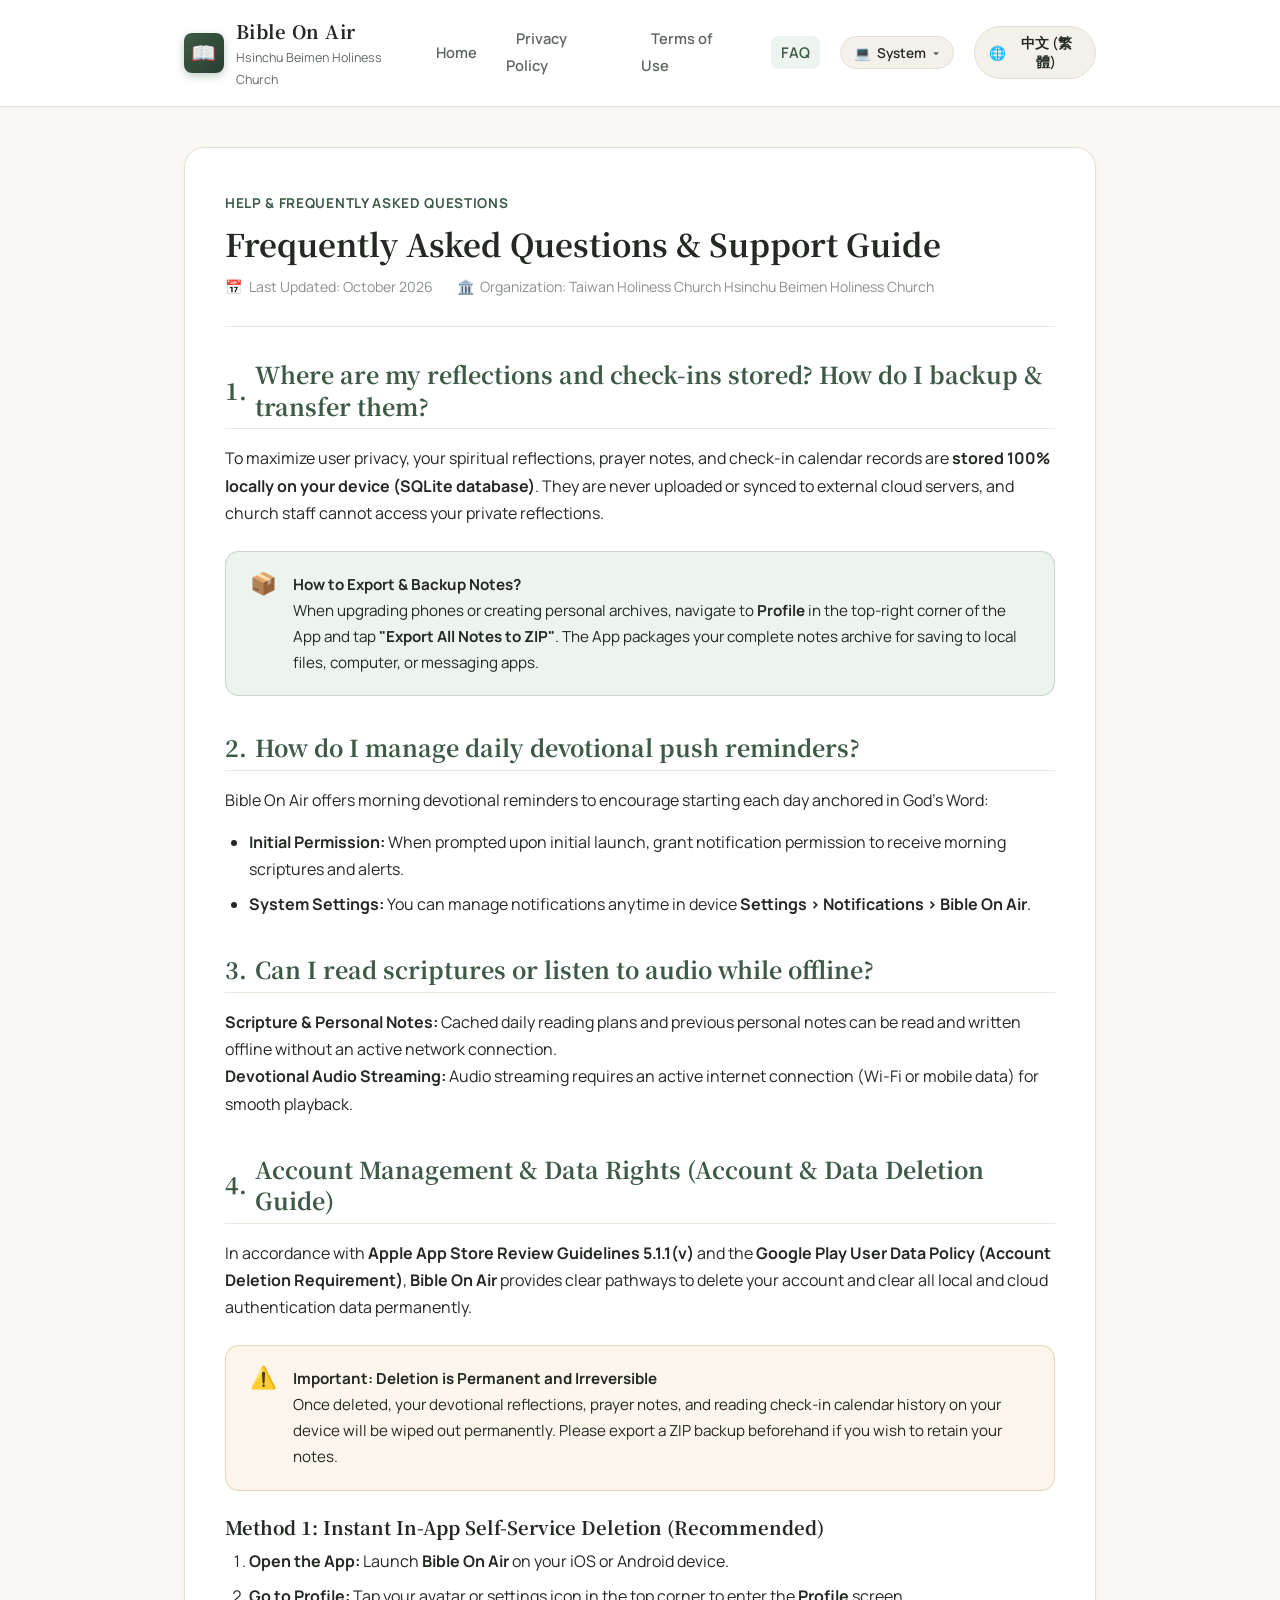
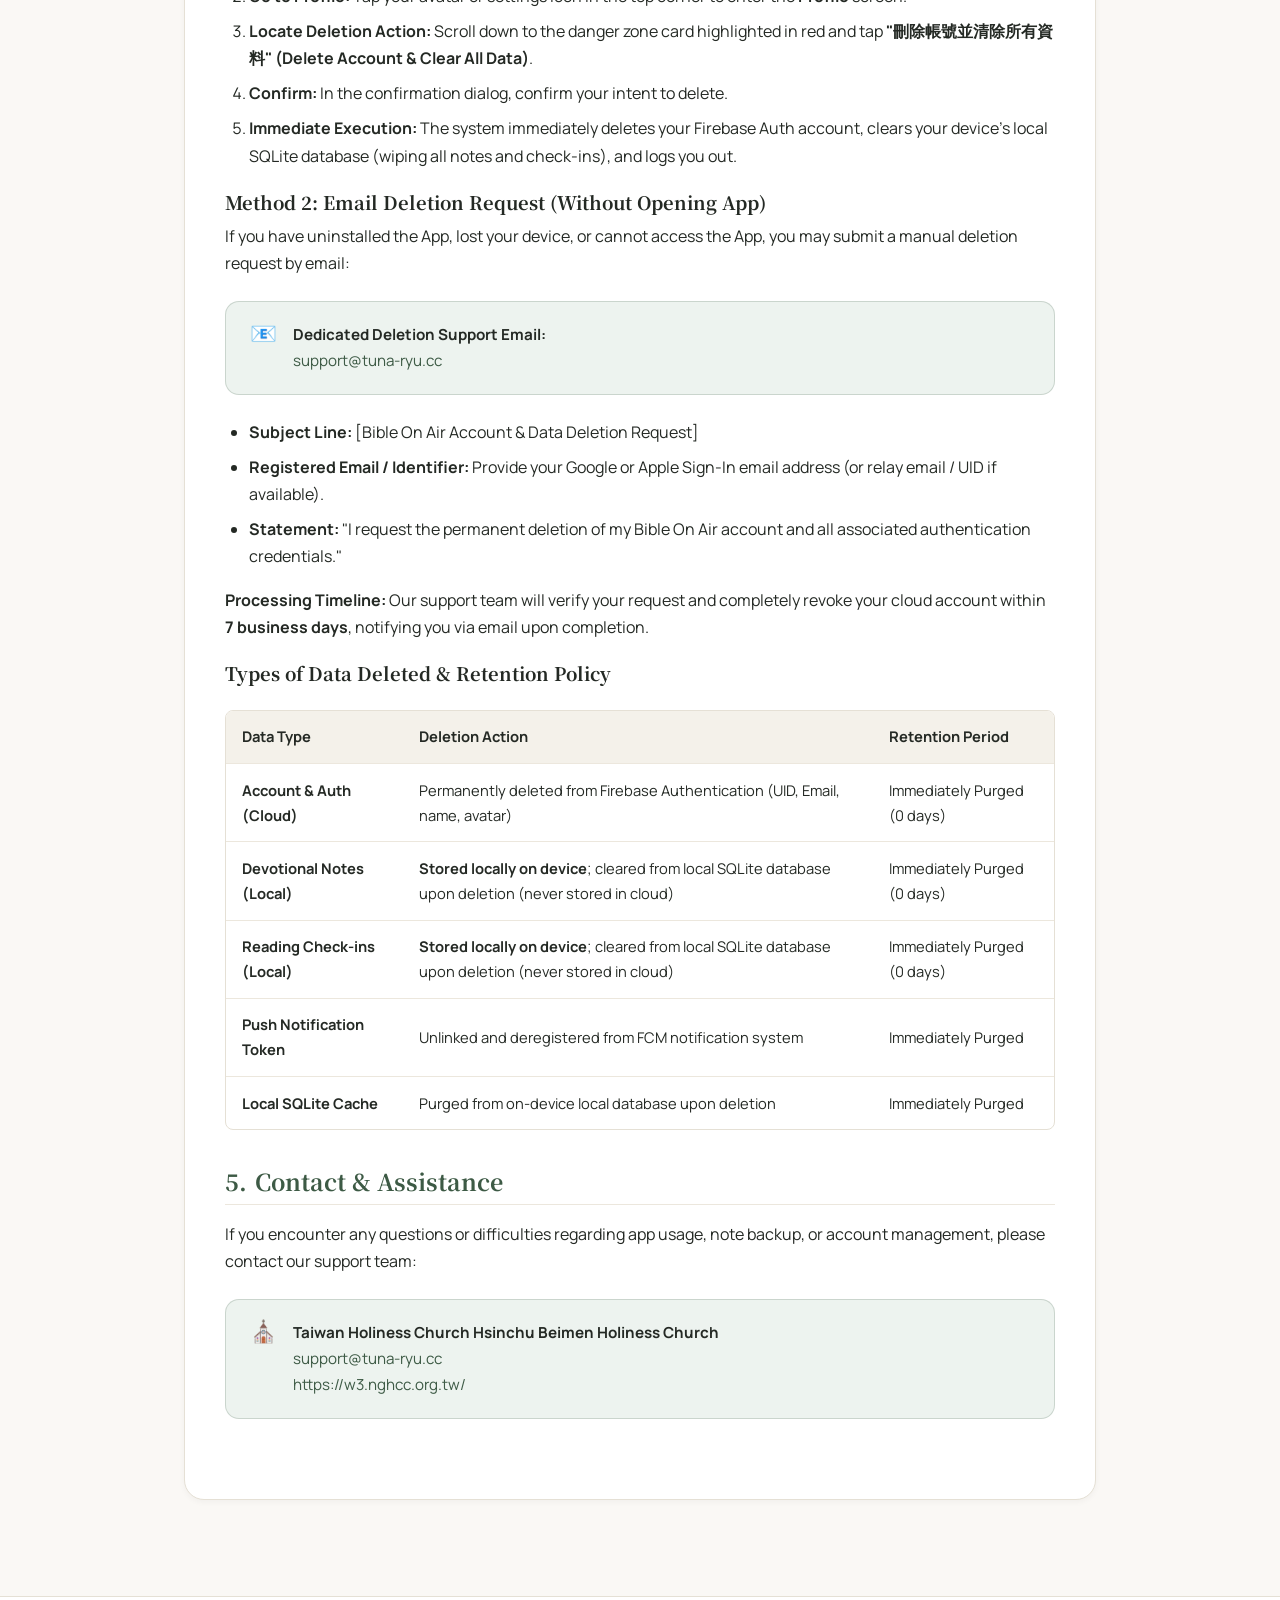
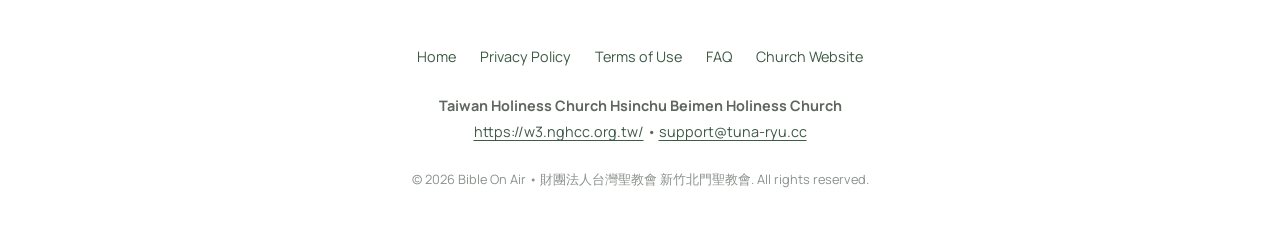
==== docs/faq.html @ 455444cc "feat: 將「刪除帳號指引」改版為「常見問題 (FAQ)」與使用支援指引 - 頂部導航與頁尾連結替換：移除「刪除帳號指引」，改為實用溫和的「常見問題」 - 新增 docs/faq.html：涵蓋筆記" ====
<!DOCTYPE html>
<html lang="zh-TW" data-lang="zh">
<head>
  <meta charset="UTF-8">
  <meta name="viewport" content="width=device-width, initial-scale=1.0">
  <title>常見問題 (FAQ) 與服務指引 - Bible On Air | 新竹北門聖教會</title>
  <meta name="description" content="Bible On Air 常見問題 (FAQ) 與使用服務指引：涵蓋靈修筆記備份移轉、每日讀經推播設定、離線閱讀、帳號管理及符合 Apple/Google 規範之個人資料刪除指引。新竹北門聖教會。">
  <link rel="preconnect" href="https://fonts.googleapis.com">
  <link rel="preconnect" href="https://fonts.gstatic.com" crossorigin>
  <link href="https://fonts.googleapis.com/css2?family=Manrope:wght@400;500;600;700&family=Noto+Serif+TC:wght@500;600;700;900&display=swap" rel="stylesheet">
  <script>
    (function() {
      var t = localStorage.getItem('boa_preferred_theme') || 'system';
      document.documentElement.setAttribute('data-theme', t);
    })();
  </script>
  <link rel="stylesheet" href="style.css?v=2610162302">
</head>
<body>

  <!-- Site Header -->
  <header class="site-header">
    <div class="header-container">
      <a href="index.html" class="brand-wrapper">
        <div class="brand-logo-icon">📖</div>
        <div class="brand-meta">
          <span class="brand-name">Bible On Air</span>
          <span class="brand-sub">
            <span class="lang-zh">新竹北門聖教會</span>
            <span class="lang-en">Hsinchu Beimen Holiness Church</span>
          </span>
        </div>
      </a>

      <nav>
        <ul class="nav-links">
          <li>
            <a href="index.html" class="nav-link">
              <span class="lang-zh">首頁</span>
              <span class="lang-en">Home</span>
            </a>
          </li>
          <li>
            <a href="privacy.html" class="nav-link">
              <span class="lang-zh">隱私權政策</span>
              <span class="lang-en">Privacy Policy</span>
            </a>
          </li>
          <li>
            <a href="terms.html" class="nav-link">
              <span class="lang-zh">服務條款</span>
              <span class="lang-en">Terms of Use</span>
            </a>
          </li>
          <li>
            <a href="faq.html" class="nav-link active">
              <span class="lang-zh">常見問題</span>
              <span class="lang-en">FAQ</span>
            </a>
          </li>
          <li class="theme-dropdown-container">
            <button type="button" class="theme-switch-btn" aria-haspopup="true" aria-expanded="false" title="外觀：跟隨系統 (點擊展開選單)">
              <span class="theme-icon">💻</span>
              <span class="theme-label-zh lang-zh">系統</span>
              <span class="theme-label-en lang-en">System</span>
              <span class="dropdown-arrow">▾</span>
            </button>
            <div class="theme-dropdown-menu" role="menu">
              <button type="button" class="theme-menu-item active" data-theme-value="system" role="menuitem">
                <span class="theme-menu-item-left">
                  <span class="menu-icon">💻</span>
                  <span class="menu-label">
                    <span class="lang-zh">跟隨系統</span>
                    <span class="lang-en">System Default</span>
                  </span>
                </span>
                <span class="menu-check">✓</span>
              </button>
              <button type="button" class="theme-menu-item" data-theme-value="light" role="menuitem">
                <span class="theme-menu-item-left">
                  <span class="menu-icon">☀️</span>
                  <span class="menu-label">
                    <span class="lang-zh">淺色模式</span>
                    <span class="lang-en">Light Mode</span>
                  </span>
                </span>
                <span class="menu-check">✓</span>
              </button>
              <button type="button" class="theme-menu-item" data-theme-value="dark" role="menuitem">
                <span class="theme-menu-item-left">
                  <span class="menu-icon">🌙</span>
                  <span class="menu-label">
                    <span class="lang-zh">深色模式</span>
                    <span class="lang-en">Dark Mode</span>
                  </span>
                </span>
                <span class="menu-check">✓</span>
              </button>
            </div>
          </li>
          <li>
            <button type="button" class="lang-switch-btn" aria-label="Toggle language">
              🌐 <span class="lang-label">EN / English</span>
            </button>
          </li>
        </ul>
      </nav>
    </div>
  </header>

  <!-- Main Container -->
  <main class="main-wrapper">
    <article class="doc-card">
      <div class="doc-header">
        <div class="doc-tag">
          <span class="lang-zh">使用支援與常見疑問</span>
          <span class="lang-en">Help &amp; Frequently Asked Questions</span>
        </div>
        <h1 class="doc-title">
          <span class="lang-zh">Bible On Air 常見問題 (FAQ) 與服務指引</span>
          <span class="lang-en">Frequently Asked Questions &amp; Support Guide</span>
        </h1>
        <div class="doc-meta">
          <span>📅 <span class="lang-zh">最後更新日期：2026 年 10 月</span><span class="lang-en">Last Updated: October 2026</span></span>
          <span>🏛️ <span class="lang-zh">主辦單位：財團法人台灣聖教會 新竹北門聖教會</span><span class="lang-en">Organization: Taiwan Holiness Church Hsinchu Beimen Holiness Church</span></span>
        </div>
      </div>

      <!-- Q1: Data Storage & Backup -->
      <section class="doc-section">
        <h2>
          <span>1.</span>
          <span class="lang-zh">我的靈修心得與打卡紀錄儲存在哪裡？換手機時如何備份移轉？</span>
          <span class="lang-en">Where are my reflections and check-ins stored? How do I backup &amp; transfer them?</span>
        </h2>
        <p>
          <span class="lang-zh">
            為了極大化保護會友與使用者的隱私，<strong>Bible On Air</strong> 的靈修心得筆記、禱告感言及每日打卡月曆紀錄，<strong>百分之百僅儲存於您個人的手機本機端（SQLite 安全資料庫）</strong>，絕不上傳或同步至任何外部雲端伺服器，教會亦無權檢視您的個人屬靈筆記。
          </span>
          <span class="lang-en">
            To maximize user privacy, your spiritual reflections, prayer notes, and check-in calendar records are <strong>stored 100% locally on your device (SQLite database)</strong>. They are never uploaded or synced to external cloud servers, and church staff cannot access your private reflections.
          </span>
        </p>

        <div class="callout callout-info">
          <div class="callout-icon">📦</div>
          <div>
            <strong>
              <span class="lang-zh">如何匯出備份筆記？</span>
              <span class="lang-en">How to Export &amp; Backup Notes?</span>
            </strong><br>
            <span class="lang-zh">
              若您預計更換新手機或希望自行備份歷年靈修筆記，請開啟 App 進入右上角<strong>「個人檔案」</strong>，點選<strong>「匯出全部心得為 ZIP 檔」</strong>。系統將為您打包完整的筆記檔案，您可直接儲存至手機檔案夾、傳送至電腦或以通訊軟體保存。
            </span>
            <span class="lang-en">
              When upgrading phones or creating personal archives, navigate to <strong>Profile</strong> in the top-right corner of the App and tap <strong>"Export All Notes to ZIP"</strong>. The App packages your complete notes archive for saving to local files, computer, or messaging apps.
            </span>
          </div>
        </div>
      </section>

      <!-- Q2: Push Notifications -->
      <section class="doc-section">
        <h2>
          <span>2.</span>
          <span class="lang-zh">如何開啟、關閉或調整每日晨更靈修推播提醒？</span>
          <span class="lang-en">How do I manage daily devotional push reminders?</span>
        </h2>
        <p>
          <span class="lang-zh">
            Bible On Air 提供每日晨更靈修提醒功能，陪伴您在晨光中以神的話語開始新的一天：
          </span>
          <span class="lang-en">
            Bible On Air offers morning devotional reminders to encourage starting each day anchored in God's Word:
          </span>
        </p>
        <ul>
          <li>
            <span class="lang-zh"><strong>首次使用授權：</strong>首次開啟 App 時系統會詢問是否允許發送通知，點選「允許」即可準時接收每日經文與晨更推播。</span>
            <span class="lang-en"><strong>Initial Permission:</strong> When prompted upon initial launch, grant notification permission to receive morning scriptures and alerts.</span>
          </li>
          <li>
            <span class="lang-zh"><strong>修改系統推播授權：</strong>您可隨時至手機系統<strong>「設定」&gt;「通知」&gt; 選擇「Bible On Air」</strong>開啟或關閉推播通知權限。</span>
            <span class="lang-en"><strong>System Settings:</strong> You can manage notifications anytime in device <strong>Settings &gt; Notifications &gt; Bible On Air</strong>.</span>
          </li>
        </ul>
      </section>

      <!-- Q3: Offline Reading & Audio -->
      <section class="doc-section">
        <h2>
          <span>3.</span>
          <span class="lang-zh">離線狀態下是否可以閱讀聖經或收聽靈修音訊？</span>
          <span class="lang-en">Can I read scriptures or listen to audio while offline?</span>
        </h2>
        <p>
          <span class="lang-zh">
            <strong>聖經經文與本機筆記：</strong>在無網路連線的環境下（如飛航模式、地下室），您已下載快取的今日經文進度與歷次本機靈修筆記均可正常瀏覽與書寫。<br>
            <strong>靈修廣播與語音導讀：</strong>串流廣播音訊需仰賴網路連線進行即時載入，建議在 Wi-Fi 或行動網路穩定的環境下收聽以獲得最佳流暢體驗。
          </span>
          <span class="lang-en">
            <strong>Scripture &amp; Personal Notes:</strong> Cached daily reading plans and previous personal notes can be read and written offline without an active network connection.<br>
            <strong>Devotional Audio Streaming:</strong> Audio streaming requires an active internet connection (Wi-Fi or mobile data) for smooth playback.
          </span>
        </p>
      </section>

      <!-- Q4: Account Management & Data Rights (Deletion Guidelines) -->
      <section class="doc-section" id="account-deletion">
        <h2>
          <span>4.</span>
          <span class="lang-zh">帳號管理與個人資料自主權（含帳號註銷與資料刪除指引）</span>
          <span class="lang-en">Account Management &amp; Data Rights (Account &amp; Data Deletion Guide)</span>
        </h2>
        <p>
          <span class="lang-zh">
            為保障您的個人資料自主權，並完全遵循 <strong>Apple App Store Review Guidelines 5.1.1(v)</strong> 與 <strong>Google Play 使用者資料政策（Account Deletion Requirement）</strong>，<strong>Bible On Air</strong> 提供完整透明的帳號與資料刪除管道。若您未來不再使用本服務，可隨時要求刪除雲端登入帳號及清除手機本機所有紀錄。
          </span>
          <span class="lang-en">
            In accordance with <strong>Apple App Store Review Guidelines 5.1.1(v)</strong> and the <strong>Google Play User Data Policy (Account Deletion Requirement)</strong>, <strong>Bible On Air</strong> provides clear pathways to delete your account and clear all local and cloud authentication data permanently.
          </span>
        </p>

        <div class="callout callout-warning">
          <div class="callout-icon">⚠️</div>
          <div>
            <strong>
              <span class="lang-zh">重要提醒：刪除操作不可逆</span>
              <span class="lang-en">Important: Deletion is Permanent and Irreversible</span>
            </strong><br>
            <span class="lang-zh">
              帳號刪除完成後，您存放在手機本機的靈修心得、感言、讀經打卡月曆紀錄皆會被永久抹除，無法復原。若您希望保留歷年靈修筆記，請於刪除前先至 App「個人檔案」點選<strong>「匯出全部心得為 ZIP 檔」</strong>下載備份。
            </span>
            <span class="lang-en">
              Once deleted, your devotional reflections, prayer notes, and reading check-in calendar history on your device will be wiped out permanently. Please export a ZIP backup beforehand if you wish to retain your notes.
            </span>
          </div>
        </div>

        <h3>
          <span class="lang-zh">途徑一：App 內即時自主刪除（推薦，立即生效）</span>
          <span class="lang-en">Method 1: Instant In-App Self-Service Deletion (Recommended)</span>
        </h3>
        <ol>
          <li>
            <span class="lang-zh"><strong>開啟 App：</strong>在您的 iOS 或 Android 裝置上啟動 <strong>Bible On Air</strong>。</span>
            <span class="lang-en"><strong>Open the App:</strong> Launch <strong>Bible On Air</strong> on your iOS or Android device.</span>
          </li>
          <li>
            <span class="lang-zh"><strong>前往個人檔案：</strong>點選畫面右上角的大頭貼或選單，進入<strong>「個人檔案 (Profile)」</strong>頁面。</span>
            <span class="lang-en"><strong>Go to Profile:</strong> Tap your avatar or settings icon in the top corner to enter the <strong>Profile</strong> screen.</span>
          </li>
          <li>
            <span class="lang-zh"><strong>找到刪除選項：</strong>向下滑動至頁面底部的危險操作區，點選紅色的<strong>「刪除帳號並清除所有資料」</strong>選項。</span>
            <span class="lang-en"><strong>Locate Deletion Action:</strong> Scroll down to the danger zone card highlighted in red and tap <strong>"刪除帳號並清除所有資料" (Delete Account &amp; Clear All Data)</strong>.</span>
          </li>
          <li>
            <span class="lang-zh"><strong>二次確認：</strong>在系統跳出的警告對話框中，點選確認刪除。</span>
            <span class="lang-en"><strong>Confirm:</strong> In the confirmation dialog, confirm your intent to delete.</span>
          </li>
          <li>
            <span class="lang-zh"><strong>即刻抹除：</strong>系統將自動連線 Firebase 伺服器註銷並刪除您的帳號認證憑證，同時清空手機本機 SQLite 資料庫（抹除所有個人筆記與打卡紀錄），隨後自動登出返回初始畫面。</span>
            <span class="lang-en"><strong>Immediate Execution:</strong> The system immediately deletes your Firebase Auth account, clears your device's local SQLite database (wiping all notes and check-ins), and logs you out.</span>
          </li>
        </ol>

        <h3>
          <span class="lang-zh">途徑二：透過電子郵件專人人工申請（免開 App）</span>
          <span class="lang-en">Method 2: Email Deletion Request (Without Opening App)</span>
        </h3>
        <p>
          <span class="lang-zh">
            若您已經解除安裝應用程式、更換新手機或無法開啟 App，您可透過官方客服信箱提出人工刪除申請：
          </span>
          <span class="lang-en">
            If you have uninstalled the App, lost your device, or cannot access the App, you may submit a manual deletion request by email:
          </span>
        </p>

        <div class="callout callout-info">
          <div class="callout-icon">📧</div>
          <div>
            <strong>
              <span class="lang-zh">專人刪除申請信箱：</span>
              <span class="lang-en">Dedicated Deletion Support Email:</span>
            </strong><br>
            <a href="mailto:support@tuna-ryu.cc?subject=%E3%80%90Bible%20On%20Air%20%E5%B8%B3%E8%99%9F%E8%88%87%E8%B3%87%E6%96%99%E5%88%AA%E9%99%A4%E7%94%B3%E8%AB%8B%E3%80%9F">support@tuna-ryu.cc</a>
          </div>
        </div>

        <ul>
          <li>
            <span class="lang-zh"><strong>信件主旨：</strong>【Bible On Air 帳號與個人資料刪除申請】</span>
            <span class="lang-en"><strong>Subject Line:</strong> [Bible On Air Account &amp; Data Deletion Request]</span>
          </li>
          <li>
            <span class="lang-zh"><strong>註冊信箱 / 身分識別：</strong>請提供您在 Google 或 Apple 登入時使用的電子郵件地址（若使用 Apple 隱藏信箱，請提供您的轉發代碼或使用者 UID）。</span>
            <span class="lang-en"><strong>Registered Email / Identifier:</strong> Provide your Google or Apple Sign-In email address (or relay email / UID if available).</span>
          </li>
          <li>
            <span class="lang-zh"><strong>申請說明：</strong>註明「本人申請永久刪除 Bible On Air 應用程式登入帳號與認證資訊」。</span>
            <span class="lang-en"><strong>Statement:</strong> "I request the permanent deletion of my Bible On Air account and all associated authentication credentials."</span>
          </li>
        </ul>
        <p>
          <span class="lang-zh">
            <strong>處理時程：</strong>我們將於收到信件後 <strong>7 個工作天內</strong> 完成身分核對與雲端 Firebase 帳號註銷抹除，並以電子郵件回覆確認信函。
          </span>
          <span class="lang-en">
            <strong>Processing Timeline:</strong> Our support team will verify your request and completely revoke your cloud account within <strong>7 business days</strong>, notifying you via email upon completion.
          </span>
        </p>

        <h3>
          <span class="lang-zh">資料刪除範圍與保留政策</span>
          <span class="lang-en">Types of Data Deleted &amp; Retention Policy</span>
        </h3>
        <div class="data-table-wrapper">
          <table class="data-table">
            <thead>
              <tr>
                <th><span class="lang-zh">資料類型</span><span class="lang-en">Data Type</span></th>
                <th><span class="lang-zh">刪除處理方式</span><span class="lang-en">Deletion Action</span></th>
                <th><span class="lang-zh">保留期限</span><span class="lang-en">Retention Period</span></th>
              </tr>
            </thead>
            <tbody>
              <tr>
                <td><strong><span class="lang-zh">雲端登入身分與認證資料</span><span class="lang-en">Account &amp; Auth (Cloud)</span></strong></td>
                <td>
                  <span class="lang-zh">自 Firebase Authentication 徹底註銷並抹除 UID、Email、暱稱及大頭貼</span>
                  <span class="lang-en">Permanently deleted from Firebase Authentication (UID, Email, name, avatar)</span>
                </td>
                <td><span class="lang-zh">即刻抹除，零保留</span><span class="lang-en">Immediately Purged (0 days)</span></td>
              </tr>
              <tr>
                <td><strong><span class="lang-zh">靈修心得與筆記</span><span class="lang-en">Devotional Notes (Local)</span></strong></td>
                <td>
                  <span class="lang-zh"><strong>純儲存於本機裝置</strong>；App 執行刪除時自手機 SQLite 資料庫完整抹除（雲端無儲存）</span>
                  <span class="lang-en"><strong>Stored locally on device</strong>; cleared from local SQLite database upon deletion (never stored in cloud)</span>
                </td>
                <td><span class="lang-zh">即刻抹除，零保留</span><span class="lang-en">Immediately Purged (0 days)</span></td>
              </tr>
              <tr>
                <td><strong><span class="lang-zh">讀經打卡歷程</span><span class="lang-en">Reading Check-ins (Local)</span></strong></td>
                <td>
                  <span class="lang-zh"><strong>純儲存於本機裝置</strong>；App 執行刪除時自手機 SQLite 資料庫完整抹除（雲端無儲存）</span>
                  <span class="lang-en"><strong>Stored locally on device</strong>; cleared from local SQLite database upon deletion (never stored in cloud)</span>
                </td>
                <td><span class="lang-zh">即刻抹除，零保留</span><span class="lang-en">Immediately Purged (0 days)</span></td>
              </tr>
              <tr>
                <td><strong><span class="lang-zh">推播通知代碼 (FCM)</span><span class="lang-en">Push Notification Token</span></strong></td>
                <td>
                  <span class="lang-zh">解除推播綁定並自系統註銷</span>
                  <span class="lang-en">Unlinked and deregistered from FCM notification system</span>
                </td>
                <td><span class="lang-zh">即刻抹除</span><span class="lang-en">Immediately Purged</span></td>
              </tr>
              <tr>
                <td><strong><span class="lang-zh">本機快取資料庫</span><span class="lang-en">Local SQLite Cache</span></strong></td>
                <td>
                  <span class="lang-zh">清空裝置內部儲存之文章、筆記與閱讀快取</span>
                  <span class="lang-en">Purged from on-device local database upon deletion</span>
                </td>
                <td><span class="lang-zh">即刻清空</span><span class="lang-en">Immediately Purged</span></td>
              </tr>
            </tbody>
          </table>
        </div>
      </section>

      <!-- Section 5: Contact -->
      <section class="doc-section">
        <h2>
          <span>5.</span>
          <span class="lang-zh">問題洽詢與技術支援</span>
          <span class="lang-en">Contact &amp; Assistance</span>
        </h2>
        <p>
          <span class="lang-zh">若您在日常使用、心得備份或帳號管理遭遇任何疑問或困難，歡迎隨時聯繫技術團隊：</span>
          <span class="lang-en">If you encounter any questions or difficulties regarding app usage, note backup, or account management, please contact our support team:</span>
        </p>
        <div class="callout callout-info">
          <div class="callout-icon">⛪</div>
          <div>
            <strong>
              <span class="lang-zh">財團法人台灣聖教會 新竹北門聖教會</span>
              <span class="lang-en">Taiwan Holiness Church Hsinchu Beimen Holiness Church</span>
            </strong><br>
            <span class="lang-zh">技術支援信箱：</span><a href="mailto:support@tuna-ryu.cc">support@tuna-ryu.cc</a><br>
            <span class="lang-zh">教會官方網站：</span><a href="https://w3.nghcc.org.tw/" target="_blank" rel="noopener noreferrer">https://w3.nghcc.org.tw/</a>
          </div>
        </div>
      </section>
    </article>
  </main>

  <!-- Site Footer -->
  <footer class="site-footer">
    <div class="footer-container">
      <nav class="footer-nav">
        <a href="index.html">
          <span class="lang-zh">首頁</span>
          <span class="lang-en">Home</span>
        </a>
        <a href="privacy.html">
          <span class="lang-zh">隱私權政策</span>
          <span class="lang-en">Privacy Policy</span>
        </a>
        <a href="terms.html">
          <span class="lang-zh">服務條款</span>
          <span class="lang-en">Terms of Use</span>
        </a>
        <a href="faq.html">
          <span class="lang-zh">常見問題</span>
          <span class="lang-en">FAQ</span>
        </a>
        <a href="https://w3.nghcc.org.tw/" target="_blank" rel="noopener noreferrer">
          <span class="lang-zh">教會官方網站</span>
          <span class="lang-en">Church Website</span>
        </a>
      </nav>

      <div class="footer-church-info">
        <strong>
          <span class="lang-zh">財團法人台灣聖教會 新竹北門聖教會</span>
          <span class="lang-en">Taiwan Holiness Church Hsinchu Beimen Holiness Church</span>
        </strong><br>
        <span class="lang-zh">官方網站：</span><a href="https://w3.nghcc.org.tw/" target="_blank" rel="noopener noreferrer">https://w3.nghcc.org.tw/</a> &bull;
        <span class="lang-zh">技術支援與問題諮詢：</span><a href="mailto:support@tuna-ryu.cc">support@tuna-ryu.cc</a>
      </div>

      <div class="footer-copy">
        &copy; 2026 Bible On Air &bull; 財團法人台灣聖教會 新竹北門聖教會. All rights reserved.
      </div>
    </div>
  </footer>

  <script src="script.js?v=2610162302"></script>
</body>
</html>
---- docs/style.css ----
:root, [data-theme="light"] {
  color-scheme: light;
  --font-serif: "Noto Serif TC", "Songti TC", "Source Han Serif TC", Georgia, serif;
  --font-sans: "Manrope", -apple-system, BlinkMacSystemFont, "Segoe UI", Roboto, "Helvetica Neue", Arial, sans-serif;

  --color-primary: #3d5a45;
  --color-primary-dark: #2a3f30;
  --color-primary-light: #52745d;
  --color-primary-subtle: #edf3ef;

  --color-accent: #c48a47;
  --color-accent-subtle: #fbf5ec;

  --bg-page: #faf8f5;
  --bg-card: #ffffff;
  --bg-card-subtle: #f4f1ea;
  --border-color: #e5e0d5;
  --border-light: #ece7dd;

  --text-main: #242924;
  --text-muted: #5e665f;
  --text-subtle: #8a928c;
  --text-on-primary: #ffffff;

  --color-danger: #c53929;
  --color-danger-subtle: #fdf2f0;

  --shadow-sm: 0 2px 6px rgba(0, 0, 0, 0.04);
  --shadow-md: 0 6px 18px rgba(61, 90, 69, 0.07);
  --shadow-lg: 0 12px 30px rgba(61, 90, 69, 0.12);

  --radius-sm: 8px;
  --radius-md: 14px;
  --radius-lg: 20px;
  --radius-full: 9999px;

  --container-width: 960px;
}

[data-theme="dark"] {
  color-scheme: dark;
  --bg-page: #151a17;
  --bg-card: #1f2621;
  --bg-card-subtle: #27302a;
  --border-color: #313c34;
  --border-light: #2c362f;

  --text-main: #edebe6;
  --text-muted: #b0b8b2;
  --text-subtle: #79827b;

  --color-primary: #5c8466;
  --color-primary-dark: #44664d;
  --color-primary-light: #7ca887;
  --color-primary-subtle: #243228;

  --color-accent: #dca05b;
  --color-accent-subtle: #34281a;

  --color-danger: #e25c4d;
  --color-danger-subtle: #361f1c;

  --shadow-sm: 0 2px 6px rgba(0, 0, 0, 0.3);
  --shadow-md: 0 6px 18px rgba(0, 0, 0, 0.4);
  --shadow-lg: 0 12px 30px rgba(0, 0, 0, 0.5);
}

@media (prefers-color-scheme: dark) {
  :root:not([data-theme="light"]) {
    color-scheme: dark;
    --bg-page: #151a17;
    --bg-card: #1f2621;
    --bg-card-subtle: #27302a;
    --border-color: #313c34;
    --border-light: #2c362f;

    --text-main: #edebe6;
    --text-muted: #b0b8b2;
    --text-subtle: #79827b;

    --color-primary: #5c8466;
    --color-primary-dark: #44664d;
    --color-primary-light: #7ca887;
    --color-primary-subtle: #243228;

    --color-accent: #dca05b;
    --color-accent-subtle: #34281a;

    --color-danger: #e25c4d;
    --color-danger-subtle: #361f1c;

    --shadow-sm: 0 2px 6px rgba(0, 0, 0, 0.3);
    --shadow-md: 0 6px 18px rgba(0, 0, 0, 0.4);
    --shadow-lg: 0 12px 30px rgba(0, 0, 0, 0.5);
  }
}

* {
  box-sizing: border-box;
  margin: 0;
  padding: 0;
}

html {
  font-size: 16px;
  scroll-behavior: smooth;
}

body {
  font-family: var(--font-sans);
  background-color: var(--bg-page);
  color: var(--text-main);
  line-height: 1.7;
  -webkit-font-smoothing: antialiased;
  min-height: 100vh;
  display: flex;
  flex-direction: column;
}

h1, h2, h3, h4, .brand-title, .serif-font {
  font-family: var(--font-serif);
  font-weight: 700;
  color: var(--text-main);
  line-height: 1.35;
}

a {
  color: var(--color-primary);
  text-decoration: none;
  transition: color 0.2s ease, opacity 0.2s ease;
}

a:hover {
  color: var(--color-primary-light);
}

/* ==================== Header & Navigation ==================== */
.site-header {
  background: var(--bg-card);
  border-bottom: 1px solid var(--border-color);
  position: sticky;
  top: 0;
  z-index: 100;
  box-shadow: var(--shadow-sm);
}

.header-container {
  max-width: var(--container-width);
  margin: 0 auto;
  padding: 1rem 1.5rem;
  display: flex;
  justify-content: space-between;
  align-items: center;
}

.brand-wrapper {
  display: flex;
  align-items: center;
  gap: 0.75rem;
  text-decoration: none;
  color: inherit;
}

.brand-logo-icon {
  width: 40px;
  height: 40px;
  border-radius: var(--radius-sm);
  background: linear-gradient(135deg, var(--color-primary), var(--color-primary-dark));
  display: flex;
  align-items: center;
  justify-content: center;
  color: #ffffff;
  font-size: 1.25rem;
  box-shadow: 0 3px 8px rgba(61, 90, 69, 0.3);
}

.brand-meta {
  display: flex;
  flex-direction: column;
}

.brand-name {
  font-family: var(--font-serif);
  font-size: 1.15rem;
  font-weight: 700;
  color: var(--text-main);
  letter-spacing: 0.02em;
}

.brand-sub {
  font-size: 0.78rem;
  color: var(--text-muted);
}

.nav-links {
  display: flex;
  align-items: center;
  gap: 1.25rem;
  list-style: none;
}

.nav-link {
  font-size: 0.92rem;
  font-weight: 600;
  color: var(--text-muted);
  padding: 0.4rem 0.6rem;
  border-radius: var(--radius-sm);
  transition: all 0.2s ease;
}

.nav-link:hover, .nav-link.active {
  color: var(--color-primary);
  background: var(--color-primary-subtle);
}

.lang-switch-btn,
.theme-switch-btn {
  display: inline-flex;
  align-items: center;
  gap: 0.35rem;
  background: var(--bg-card-subtle);
  border: 1px solid var(--border-color);
  color: var(--text-main);
  font-family: var(--font-sans);
  font-size: 0.85rem;
  font-weight: 600;
  padding: 0.4rem 0.85rem;
  border-radius: var(--radius-full);
  cursor: pointer;
  transition: all 0.2s ease;
  user-select: none;
}

.lang-switch-btn:hover,
.theme-switch-btn:hover {
  background: var(--color-primary-subtle);
  color: var(--color-primary);
  border-color: var(--color-primary);
}

/* ==================== Theme Dropdown Menu ==================== */
.theme-dropdown-container {
  position: relative;
  display: inline-flex;
}

.dropdown-arrow {
  font-size: 0.72rem;
  margin-left: 2px;
  opacity: 0.7;
  transition: transform 0.2s ease;
  display: inline-block;
}

.theme-dropdown-container.open .dropdown-arrow {
  transform: rotate(180deg);
}

.theme-dropdown-menu {
  position: absolute;
  top: calc(100% + 8px);
  right: 0;
  min-width: 175px;
  background: var(--bg-card);
  border: 1px solid var(--border-color);
  border-radius: var(--radius-md);
  box-shadow: var(--shadow-lg);
  padding: 6px;
  display: none;
  flex-direction: column;
  gap: 3px;
  z-index: 1000;
  transform-origin: top right;
  animation: dropdownFadeIn 0.18s cubic-bezier(0.16, 1, 0.3, 1);
}

@keyframes dropdownFadeIn {
  from {
    opacity: 0;
    transform: scale(0.95) translateY(-4px);
  }
  to {
    opacity: 1;
    transform: scale(1) translateY(0);
  }
}

.theme-dropdown-container.open .theme-dropdown-menu {
  display: flex;
}

.theme-menu-item {
  display: flex;
  align-items: center;
  justify-content: space-between;
  gap: 10px;
  width: 100%;
  padding: 8px 12px;
  background: transparent;
  border: none;
  border-radius: var(--radius-sm);
  font-family: var(--font-sans);
  font-size: 0.88rem;
  font-weight: 500;
  color: var(--text-main);
  text-align: left;
  cursor: pointer;
  transition: all 0.15s ease;
}

.theme-menu-item:hover {
  background: var(--bg-card-subtle);
  color: var(--color-primary);
}

.theme-menu-item.active {
  font-weight: 700;
  color: var(--color-primary);
  background: var(--color-primary-subtle);
}

.theme-menu-item-left {
  display: inline-flex;
  align-items: center;
  gap: 8px;
}

.theme-menu-item .menu-check {
  font-size: 0.85rem;
  color: var(--color-primary);
  font-weight: 700;
  opacity: 0;
}

.theme-menu-item.active .menu-check {
  opacity: 1;
}

/* ==================== Main Container ==================== */
.main-wrapper {
  flex: 1;
  max-width: var(--container-width);
  margin: 0 auto;
  width: 100%;
  padding: 2.5rem 1.5rem 4rem 1.5rem;
}

/* ==================== Hero Banner ==================== */
.hero-card {
  background: linear-gradient(135deg, var(--bg-card) 0%, var(--bg-card-subtle) 100%);
  border: 1px solid var(--border-color);
  border-radius: var(--radius-lg);
  padding: 3rem 2.5rem;
  margin-bottom: 2.5rem;
  box-shadow: var(--shadow-md);
  text-align: center;
  position: relative;
  overflow: hidden;
}

.hero-badge {
  display: inline-flex;
  align-items: center;
  gap: 0.4rem;
  background: var(--color-primary-subtle);
  color: var(--color-primary);
  font-size: 0.85rem;
  font-weight: 600;
  padding: 0.35rem 0.9rem;
  border-radius: var(--radius-full);
  margin-bottom: 1.25rem;
}

.hero-title {
  font-size: 2.25rem;
  margin-bottom: 0.75rem;
  letter-spacing: -0.01em;
}

.hero-subtitle {
  font-size: 1.1rem;
  color: var(--text-muted);
  max-width: 680px;
  margin: 0 auto 1.75rem auto;
}

.hero-actions {
  display: flex;
  justify-content: center;
  gap: 1rem;
  flex-wrap: wrap;
}

.btn {
  display: inline-flex;
  align-items: center;
  gap: 0.5rem;
  padding: 0.7rem 1.4rem;
  font-size: 0.95rem;
  font-weight: 600;
  border-radius: var(--radius-full);
  cursor: pointer;
  transition: all 0.25s ease;
  border: none;
}

.btn-primary {
  background: var(--color-primary);
  color: #ffffff;
  box-shadow: 0 4px 12px rgba(61, 90, 69, 0.25);
}

.btn-primary:hover {
  background: var(--color-primary-dark);
  color: #ffffff;
  transform: translateY(-1px);
}

.btn-outline {
  background: transparent;
  color: var(--text-main);
  border: 1px solid var(--border-color);
}

.btn-outline:hover {
  background: var(--bg-card-subtle);
  border-color: var(--text-muted);
  color: var(--text-main);
}

/* ==================== Content Cards & Articles ==================== */
.doc-card {
  background: var(--bg-card);
  border: 1px solid var(--border-color);
  border-radius: var(--radius-lg);
  padding: 2.75rem 2.5rem;
  box-shadow: var(--shadow-sm);
  margin-bottom: 2rem;
}

.doc-header {
  border-bottom: 1px solid var(--border-light);
  padding-bottom: 1.75rem;
  margin-bottom: 2rem;
}

.doc-tag {
  color: var(--color-primary);
  font-weight: 700;
  font-size: 0.85rem;
  letter-spacing: 0.05em;
  text-transform: uppercase;
  margin-bottom: 0.5rem;
}

.doc-title {
  font-size: 1.95rem;
  margin-bottom: 0.6rem;
}

.doc-meta {
  display: flex;
  gap: 1.5rem;
  font-size: 0.88rem;
  color: var(--text-subtle);
  flex-wrap: wrap;
}

.doc-meta span {
  display: inline-flex;
  align-items: center;
  gap: 0.35rem;
}

/* Section styling */
.doc-section {
  margin-bottom: 2.25rem;
}

.doc-section h2 {
  font-size: 1.45rem;
  margin-bottom: 1rem;
  padding-bottom: 0.4rem;
  border-bottom: 1px solid var(--border-light);
  color: var(--color-primary);
  display: flex;
  align-items: center;
  gap: 0.5rem;
}

.doc-section h3 {
  font-size: 1.15rem;
  margin: 1.25rem 0 0.5rem 0;
  color: var(--text-main);
}

.doc-section p {
  margin-bottom: 0.9rem;
  color: var(--text-main);
  font-size: 1rem;
}

.doc-section ul, .doc-section ol {
  margin-left: 1.5rem;
  margin-bottom: 1rem;
  color: var(--text-main);
}

.doc-section li {
  margin-bottom: 0.5rem;
}

/* Callout Box */
.callout {
  padding: 1.25rem 1.5rem;
  border-radius: var(--radius-md);
  margin: 1.5rem 0;
  font-size: 0.95rem;
  display: flex;
  gap: 1rem;
  align-items: flex-start;
}

.callout-info {
  background: var(--color-primary-subtle);
  border: 1px solid rgba(61, 90, 69, 0.2);
  color: var(--text-main);
}

.callout-warning {
  background: var(--color-accent-subtle);
  border: 1px solid rgba(196, 138, 71, 0.3);
  color: var(--text-main);
}

.callout-danger {
  background: var(--color-danger-subtle);
  border: 1px solid rgba(197, 57, 41, 0.25);
  color: var(--text-main);
}

.callout-icon {
  font-size: 1.35rem;
  line-height: 1;
}

/* Table styling */
.data-table-wrapper {
  overflow-x: auto;
  margin: 1.5rem 0;
  border-radius: var(--radius-sm);
  border: 1px solid var(--border-color);
}

.data-table {
  width: 100%;
  border-collapse: collapse;
  text-align: left;
  font-size: 0.92rem;
}

.data-table th, .data-table td {
  padding: 0.85rem 1rem;
  border-bottom: 1px solid var(--border-light);
}

.data-table th {
  background: var(--bg-card-subtle);
  font-weight: 700;
  color: var(--text-main);
}

.data-table tr:last-child td {
  border-bottom: none;
}

/* ==================== Grid for Portal ==================== */
.grid-cards {
  display: grid;
  grid-template-columns: repeat(auto-fit, minmax(280px, 1fr));
  gap: 1.5rem;
  margin: 2rem 0;
}

.card-item {
  background: var(--bg-card);
  border: 1px solid var(--border-color);
  border-radius: var(--radius-md);
  padding: 1.75rem;
  display: flex;
  flex-direction: column;
  justify-content: space-between;
  box-shadow: var(--shadow-sm);
  transition: transform 0.2s ease, box-shadow 0.2s ease, border-color 0.2s ease;
}

.card-item:hover {
  transform: translateY(-3px);
  box-shadow: var(--shadow-md);
  border-color: var(--color-primary-light);
}

.card-icon {
  width: 48px;
  height: 48px;
  border-radius: var(--radius-sm);
  background: var(--color-primary-subtle);
  color: var(--color-primary);
  display: flex;
  align-items: center;
  justify-content: center;
  font-size: 1.5rem;
  margin-bottom: 1.25rem;
}

.card-item h3 {
  font-size: 1.25rem;
  margin-bottom: 0.5rem;
}

.card-item p {
  color: var(--text-muted);
  font-size: 0.92rem;
  line-height: 1.6;
  margin-bottom: 1.25rem;
}

.card-link {
  font-weight: 700;
  font-size: 0.92rem;
  display: inline-flex;
  align-items: center;
  gap: 0.35rem;
}

/* ==================== Footer ==================== */
.site-footer {
  background: var(--bg-card);
  border-top: 1px solid var(--border-color);
  padding: 3rem 1.5rem;
  margin-top: auto;
}

.footer-container {
  max-width: var(--container-width);
  margin: 0 auto;
  display: flex;
  flex-direction: column;
  gap: 1.5rem;
  text-align: center;
}

.footer-nav {
  display: flex;
  justify-content: center;
  gap: 1.5rem;
  flex-wrap: wrap;
  font-size: 0.9rem;
}

.footer-church-info {
  font-size: 0.9rem;
  color: var(--text-muted);
  line-height: 1.8;
}

.footer-church-info a {
  text-decoration: underline;
  text-underline-offset: 3px;
}

.footer-copy {
  font-size: 0.8rem;
  color: var(--text-subtle);
}

/* ==================== Language Toggle Mechanism ==================== */
[data-lang="en"] .lang-zh {
  display: none !important;
}

[data-lang="zh"] .lang-en {
  display: none !important;
}

/* ==================== Responsive ==================== */
@media (max-width: 768px) {
  .header-container {
    flex-direction: column;
    gap: 1rem;
    align-items: stretch;
  }

  .nav-links {
    justify-content: center;
    flex-wrap: wrap;
    gap: 0.75rem;
  }

  .hero-card {
    padding: 2.25rem 1.5rem;
  }

  .hero-title {
    font-size: 1.85rem;
  }

  .doc-card {
    padding: 1.75rem 1.25rem;
  }

  .doc-title {
    font-size: 1.6rem;
  }
}
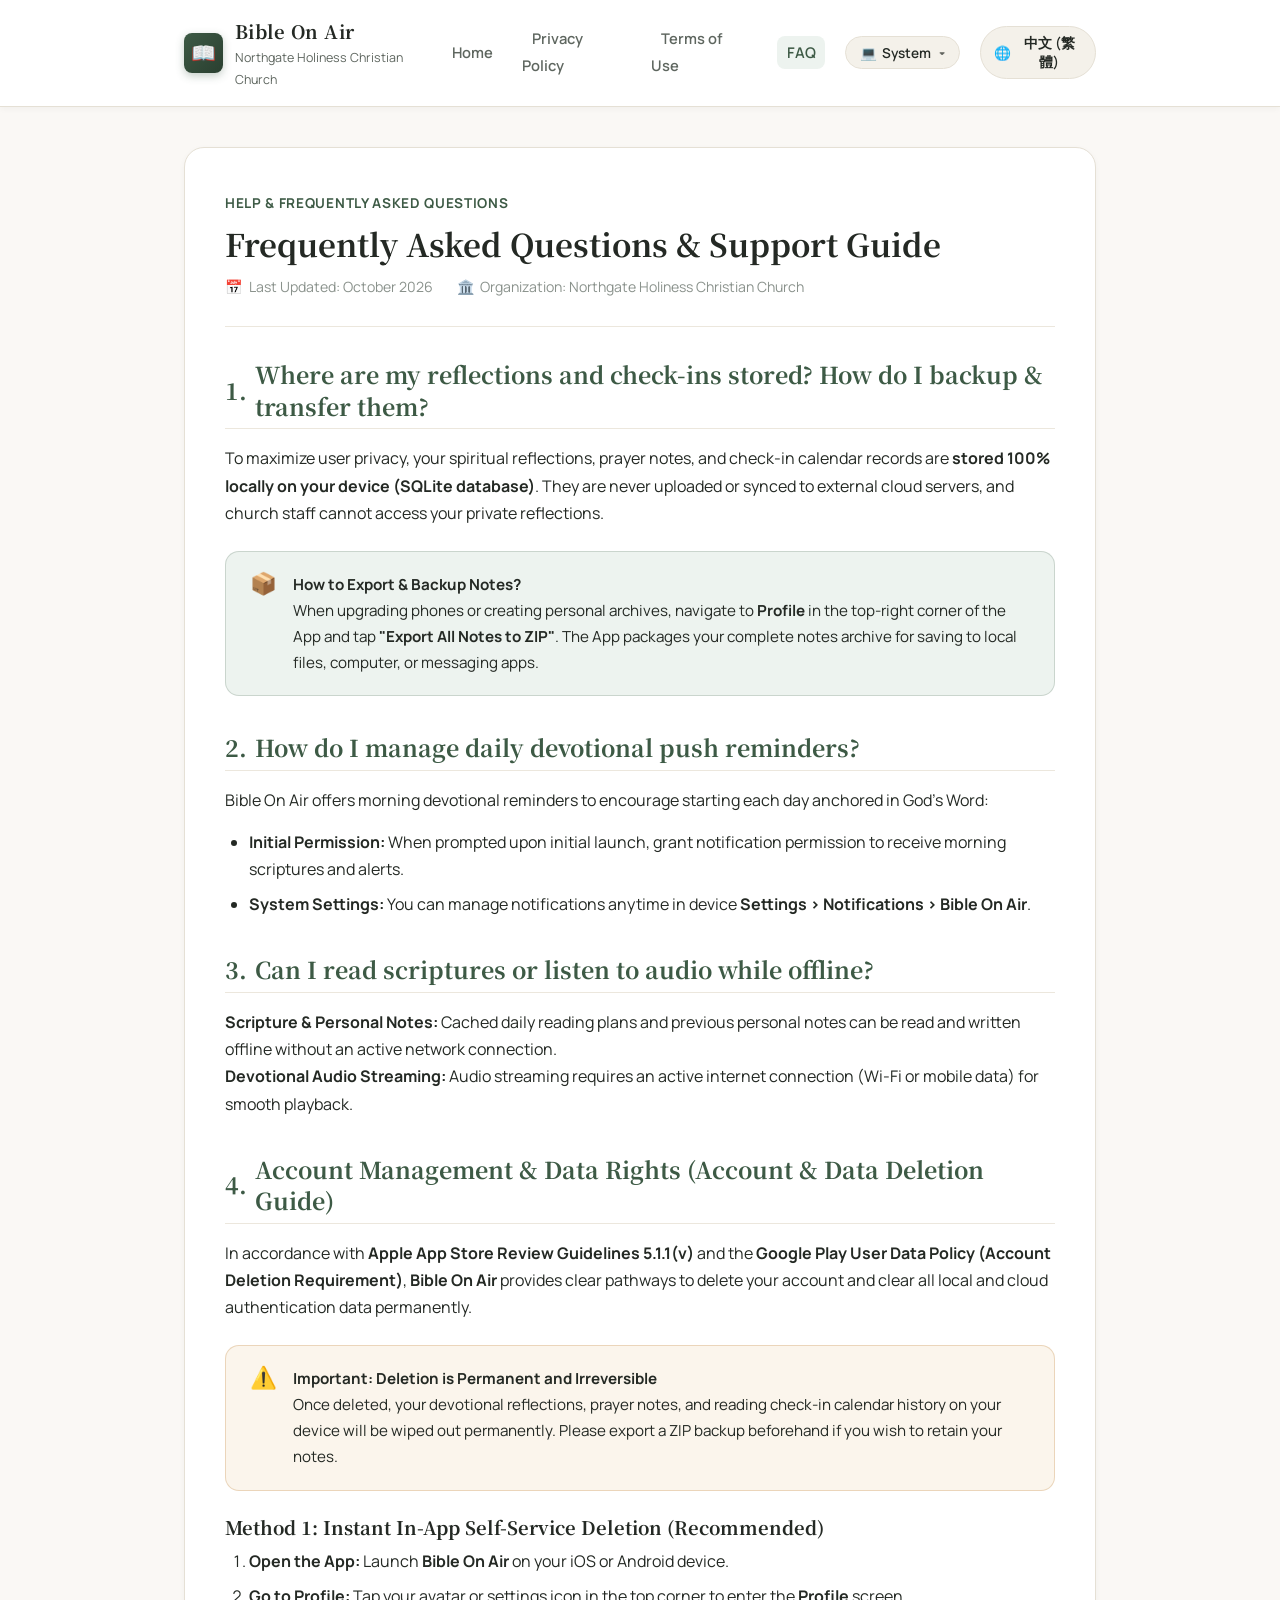
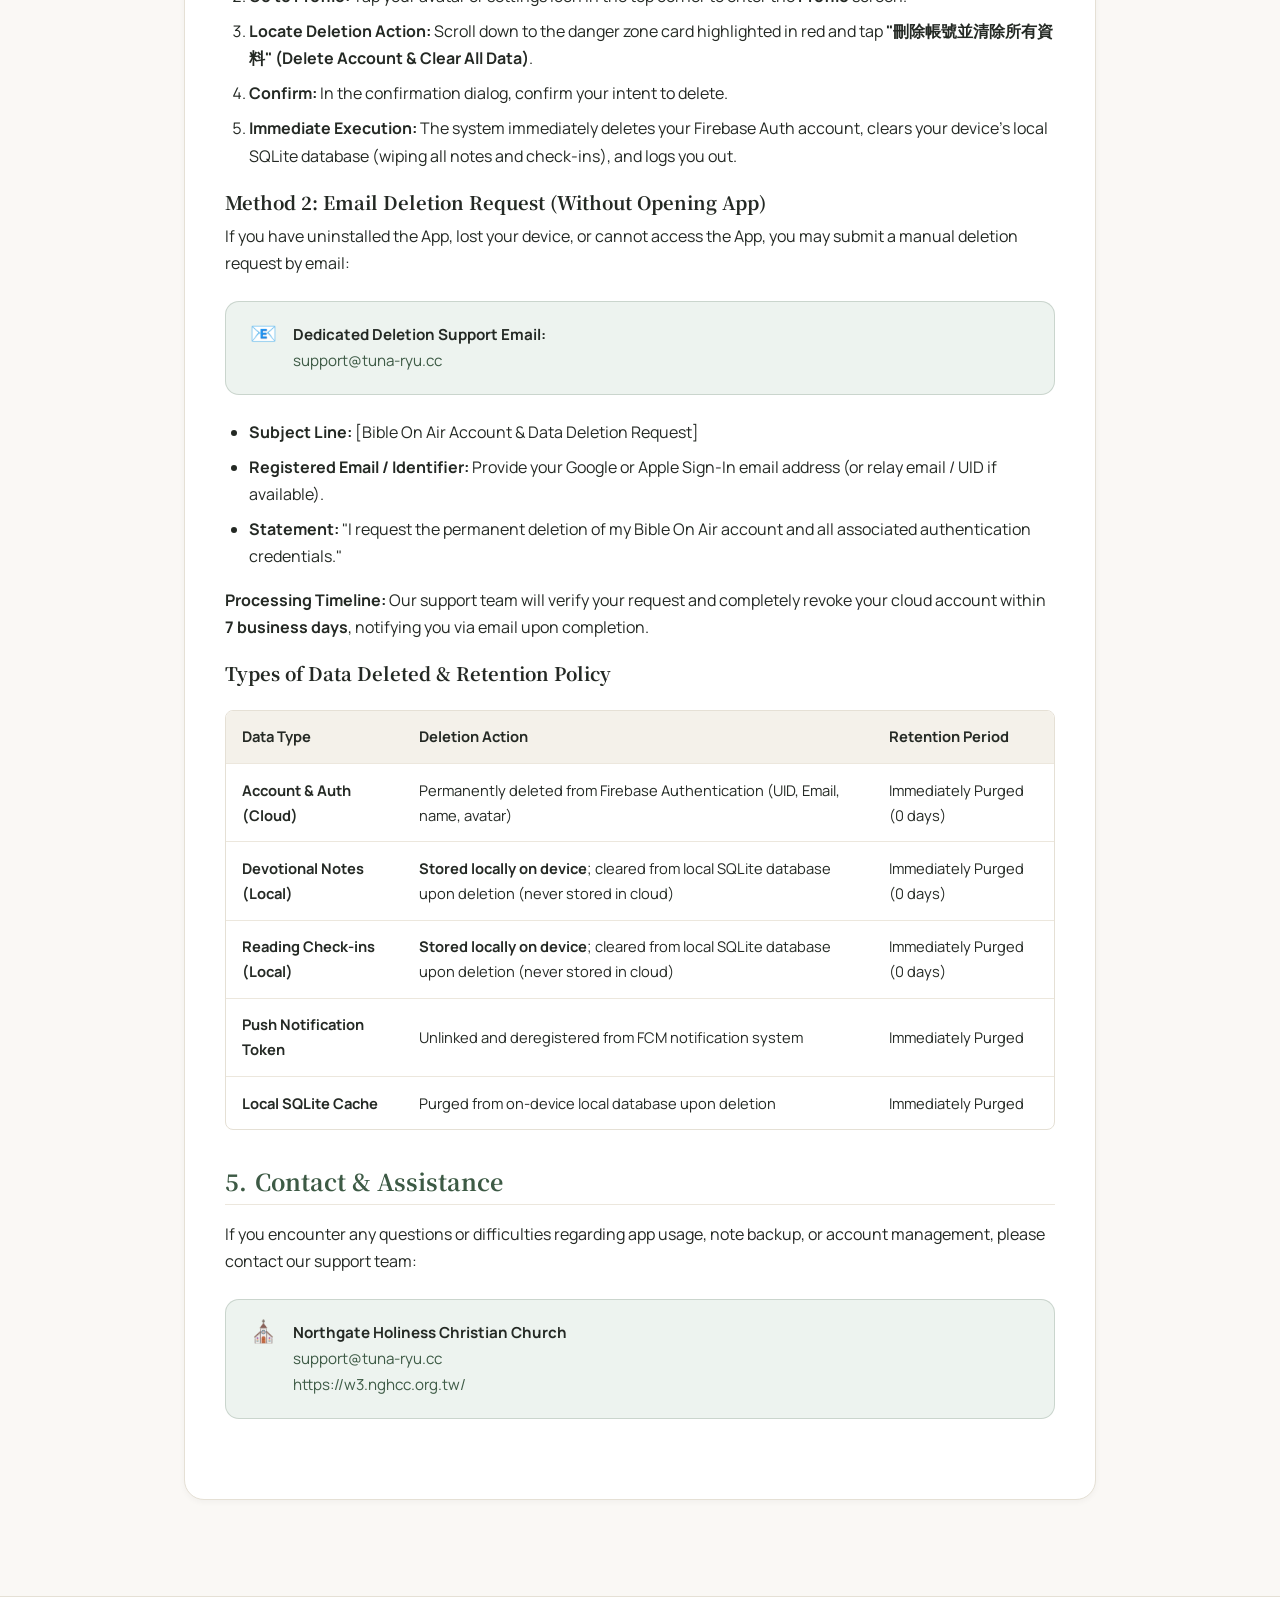
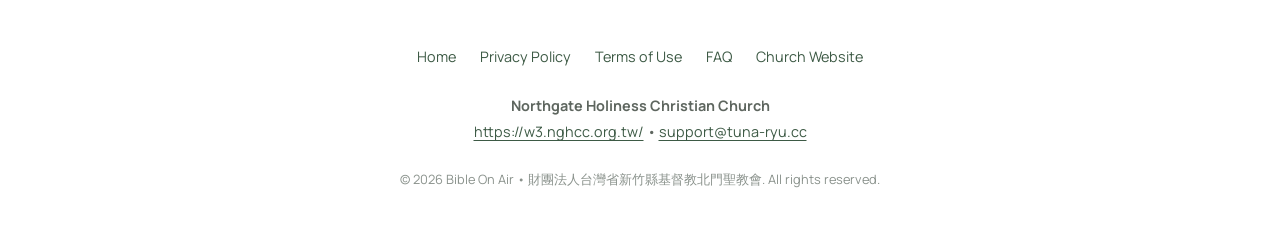
==== commit 19a5716f: "feat(legal): 更新教會官方全名與英文名稱並完善專案配置 - 統一法規條款與入口頁之法人全名為「財團法人台灣省新竹縣基督教北門聖教會」 - 統一英文官方名稱為「Northgate Holin" ====
--- a/docs/faq.html
+++ b/docs/faq.html
@@ -14,7 +14,7 @@
       document.documentElement.setAttribute('data-theme', t);
     })();
   </script>
-  <link rel="stylesheet" href="style.css?v=2610162302">
+  <link rel="stylesheet" href="style.css?v=2610241001">
 </head>
 <body>
 
@@ -27,7 +27,7 @@
           <span class="brand-name">Bible On Air</span>
           <span class="brand-sub">
             <span class="lang-zh">新竹北門聖教會</span>
-            <span class="lang-en">Hsinchu Beimen Holiness Church</span>
+            <span class="lang-en">Northgate Holiness Christian Church</span>
           </span>
         </div>
       </a>
@@ -122,7 +122,7 @@
         </h1>
         <div class="doc-meta">
           <span>📅 <span class="lang-zh">最後更新日期：2026 年 10 月</span><span class="lang-en">Last Updated: October 2026</span></span>
-          <span>🏛️ <span class="lang-zh">主辦單位：財團法人台灣聖教會 新竹北門聖教會</span><span class="lang-en">Organization: Taiwan Holiness Church Hsinchu Beimen Holiness Church</span></span>
+          <span>🏛️ <span class="lang-zh">主辦單位：財團法人台灣省新竹縣基督教北門聖教會</span><span class="lang-en">Organization: Northgate Holiness Christian Church</span></span>
         </div>
       </div>
 
@@ -385,8 +385,8 @@
           <div class="callout-icon">⛪</div>
           <div>
             <strong>
-              <span class="lang-zh">財團法人台灣聖教會 新竹北門聖教會</span>
-              <span class="lang-en">Taiwan Holiness Church Hsinchu Beimen Holiness Church</span>
+              <span class="lang-zh">財團法人台灣省新竹縣基督教北門聖教會</span>
+              <span class="lang-en">Northgate Holiness Christian Church</span>
             </strong><br>
             <span class="lang-zh">技術支援信箱：</span><a href="mailto:support@tuna-ryu.cc">support@tuna-ryu.cc</a><br>
             <span class="lang-zh">教會官方網站：</span><a href="https://w3.nghcc.org.tw/" target="_blank" rel="noopener noreferrer">https://w3.nghcc.org.tw/</a>
@@ -424,19 +424,19 @@
 
       <div class="footer-church-info">
         <strong>
-          <span class="lang-zh">財團法人台灣聖教會 新竹北門聖教會</span>
-          <span class="lang-en">Taiwan Holiness Church Hsinchu Beimen Holiness Church</span>
+          <span class="lang-zh">財團法人台灣省新竹縣基督教北門聖教會</span>
+          <span class="lang-en">Northgate Holiness Christian Church</span>
         </strong><br>
         <span class="lang-zh">官方網站：</span><a href="https://w3.nghcc.org.tw/" target="_blank" rel="noopener noreferrer">https://w3.nghcc.org.tw/</a> &bull;
         <span class="lang-zh">技術支援與問題諮詢：</span><a href="mailto:support@tuna-ryu.cc">support@tuna-ryu.cc</a>
       </div>
 
       <div class="footer-copy">
-        &copy; 2026 Bible On Air &bull; 財團法人台灣聖教會 新竹北門聖教會. All rights reserved.
+        &copy; 2026 Bible On Air &bull; 財團法人台灣省新竹縣基督教北門聖教會. All rights reserved.
       </div>
     </div>
   </footer>
 
-  <script src="script.js?v=2610162302"></script>
+  <script src="script.js?v=2610241001"></script>
 </body>
 </html>
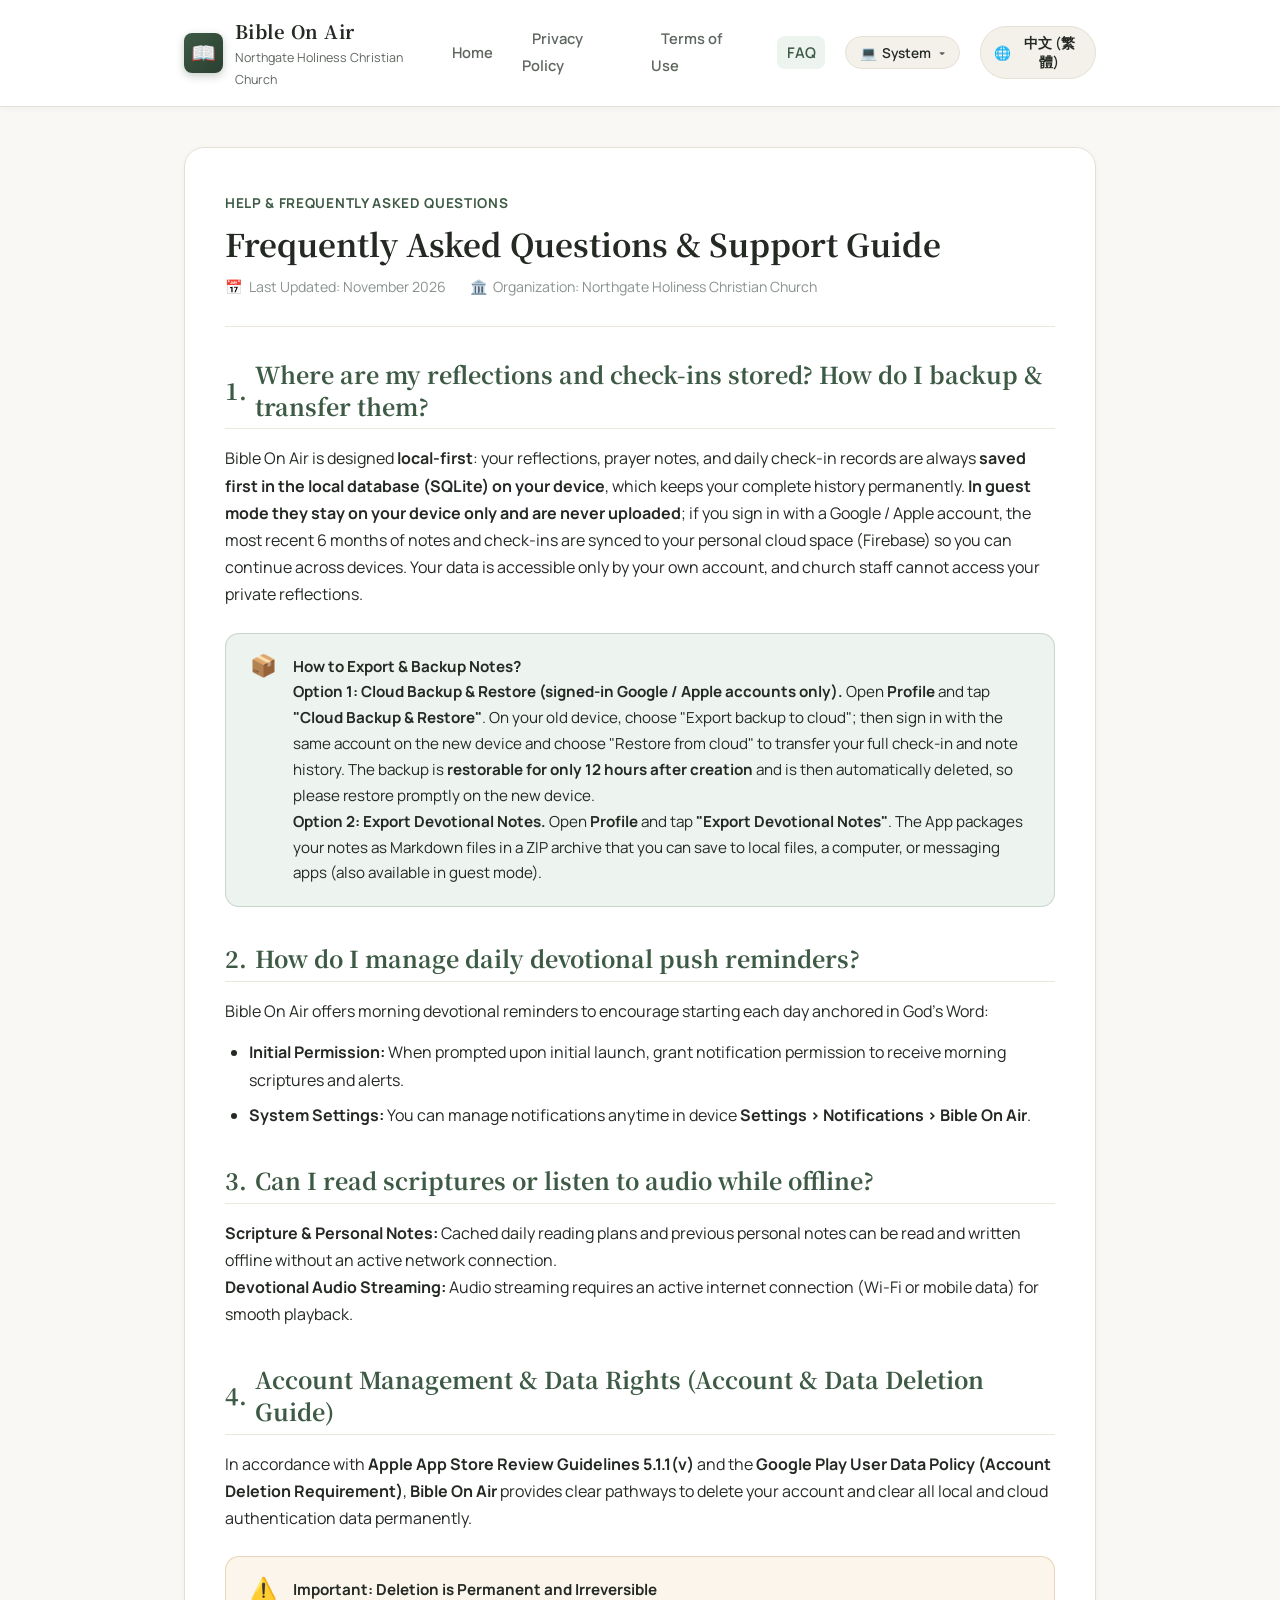
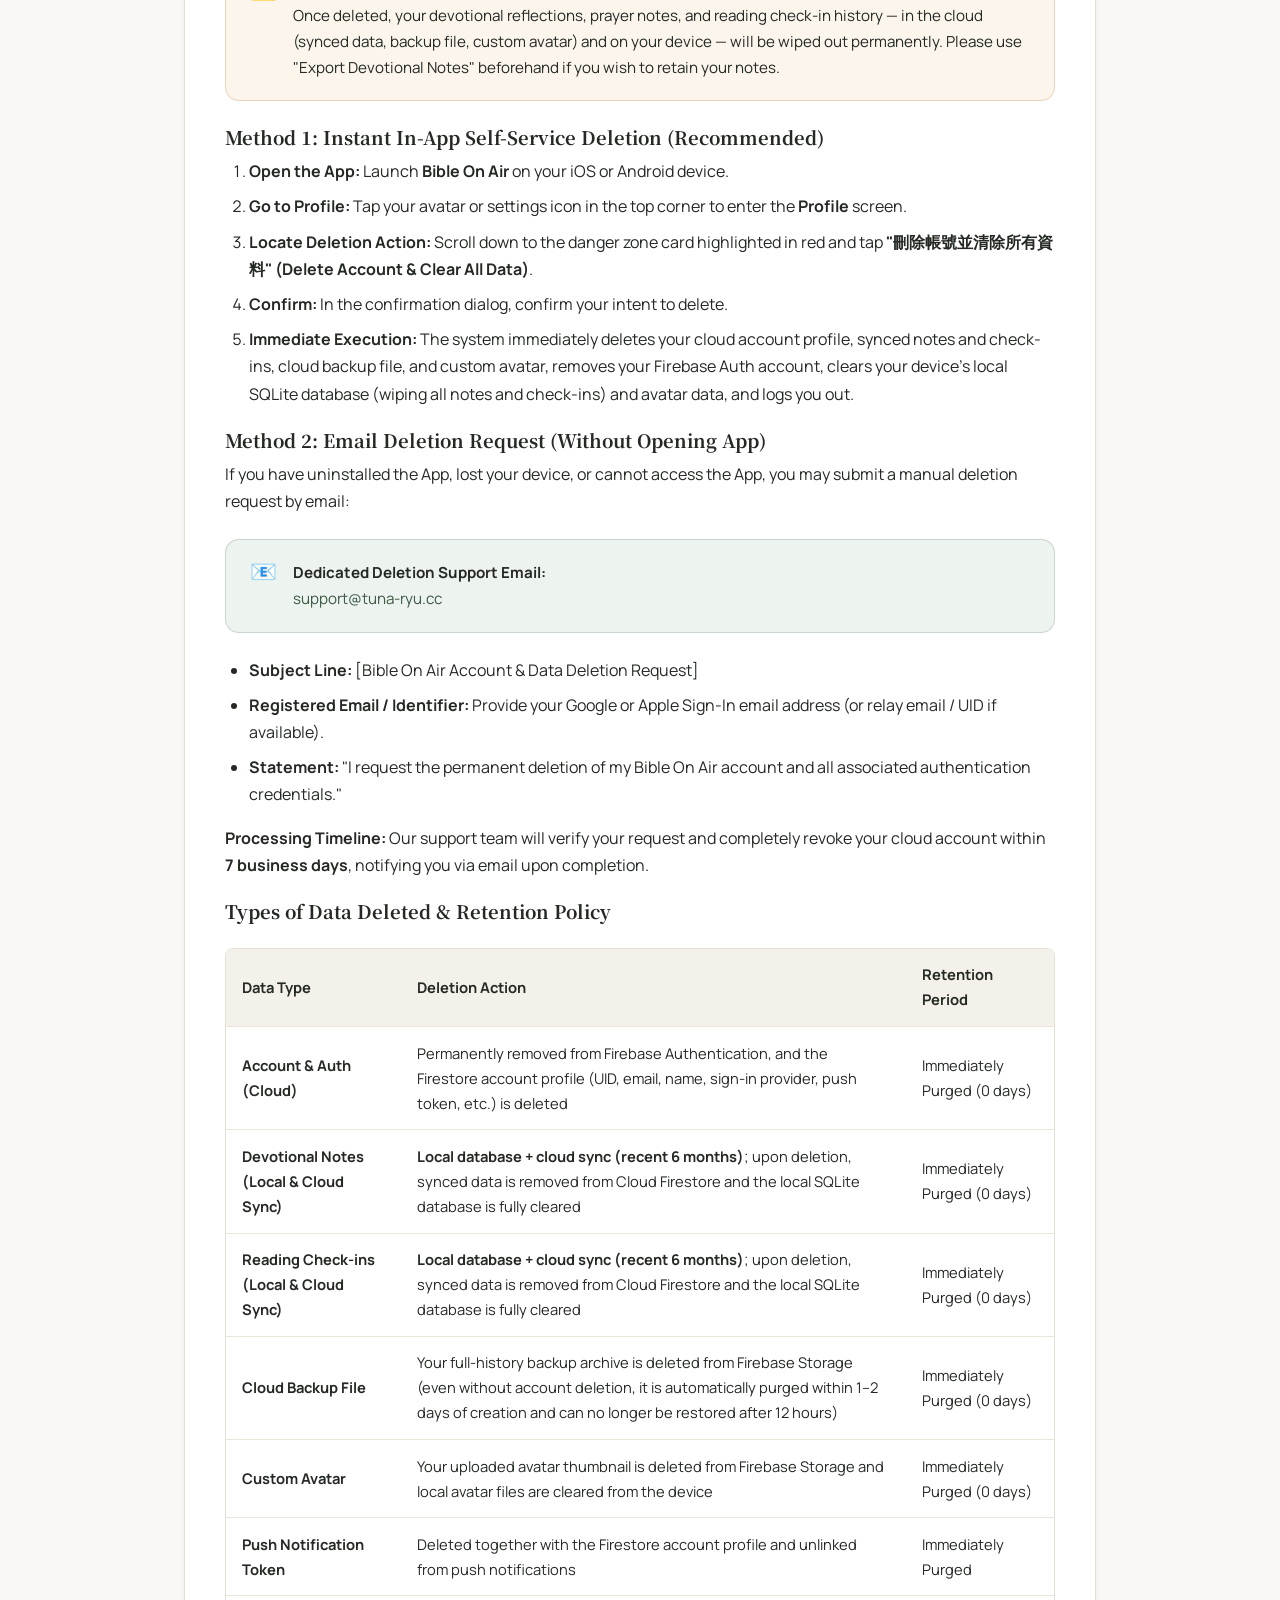
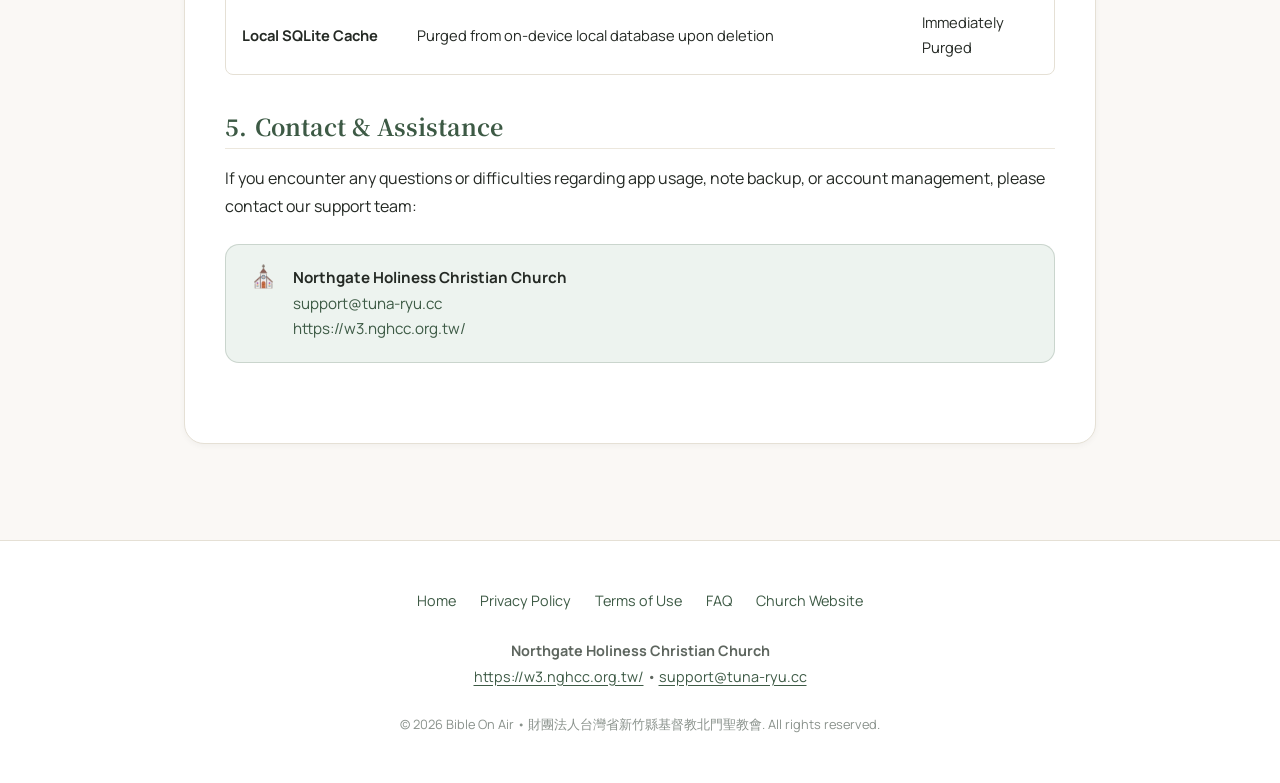
==== commit 9ab19e52: "docs(legal): 更新隱私權政策、服務條款與 FAQ 符合雲端同步與備份機制 - 隱私權政策 (privacy.html)：   - 修正為本機優先架構，並如實揭露正式登入帳號支援 Fires" ====
--- a/docs/faq.html
+++ b/docs/faq.html
@@ -14,7 +14,7 @@
       document.documentElement.setAttribute('data-theme', t);
     })();
   </script>
-  <link rel="stylesheet" href="style.css?v=2610241001">
+  <link rel="stylesheet" href="style.css?v=2611070923">
 </head>
 <body>
 
@@ -121,7 +121,7 @@
           <span class="lang-en">Frequently Asked Questions &amp; Support Guide</span>
         </h1>
         <div class="doc-meta">
-          <span>📅 <span class="lang-zh">最後更新日期：2026 年 10 月</span><span class="lang-en">Last Updated: October 2026</span></span>
+          <span>📅 <span class="lang-zh">最後更新日期：2026 年 11 月</span><span class="lang-en">Last Updated: November 2026</span></span>
           <span>🏛️ <span class="lang-zh">主辦單位：財團法人台灣省新竹縣基督教北門聖教會</span><span class="lang-en">Organization: Northgate Holiness Christian Church</span></span>
         </div>
       </div>
@@ -135,10 +135,10 @@
         </h2>
         <p>
           <span class="lang-zh">
-            為了極大化保護會友與使用者的隱私，<strong>Bible On Air</strong> 的靈修心得筆記、禱告感言及每日打卡月曆紀錄，<strong>百分之百僅儲存於您個人的手機本機端（SQLite 安全資料庫）</strong>，絕不上傳或同步至任何外部雲端伺服器，教會亦無權檢視您的個人屬靈筆記。
-          </span>
-          <span class="lang-en">
-            To maximize user privacy, your spiritual reflections, prayer notes, and check-in calendar records are <strong>stored 100% locally on your device (SQLite database)</strong>. They are never uploaded or synced to external cloud servers, and church staff cannot access your private reflections.
+            <strong>Bible On Air</strong> 採「本機優先」設計：您的靈修心得筆記、禱告感言及每日打卡月曆紀錄，一律<strong>先儲存於您個人的手機本機資料庫（SQLite）</strong>，並永久保留您的完整歷史。<strong>訪客模式下僅存於本機，不會上傳</strong>；若您以 Google / Apple 正式帳號登入，最近 6 個月內的心得與打卡會同步至您個人專屬的雲端空間（Firebase），以便在多部裝置間延續進度。您的資料僅限本人帳號存取，教會同工無權檢視您的個人屬靈筆記。
+          </span>
+          <span class="lang-en">
+            Bible On Air is designed <strong>local-first</strong>: your reflections, prayer notes, and daily check-in records are always <strong>saved first in the local database (SQLite) on your device</strong>, which keeps your complete history permanently. <strong>In guest mode they stay on your device only and are never uploaded</strong>; if you sign in with a Google / Apple account, the most recent 6 months of notes and check-ins are synced to your personal cloud space (Firebase) so you can continue across devices. Your data is accessible only by your own account, and church staff cannot access your private reflections.
           </span>
         </p>
 
@@ -150,10 +150,10 @@
               <span class="lang-en">How to Export &amp; Backup Notes?</span>
             </strong><br>
             <span class="lang-zh">
-              若您預計更換新手機或希望自行備份歷年靈修筆記，請開啟 App 進入右上角<strong>「個人檔案」</strong>，點選<strong>「匯出全部心得為 ZIP 檔」</strong>。系統將為您打包完整的筆記檔案，您可直接儲存至手機檔案夾、傳送至電腦或以通訊軟體保存。
+              <strong>方式一：雲端備份與還原（限已登入 Google / Apple 帳號）。</strong>開啟 App 進入<strong>「個人檔案」</strong>，點選<strong>「雲端備份與還原」</strong>，在舊裝置按「匯出備份至雲端」，再於新裝置以同一帳號登入並按「從雲端還原」，即可轉移完整歷史打卡與心得。備份檔自建立起<strong>僅 12 小時內可供還原</strong>，逾期將自動刪除，請盡快於新裝置完成還原。<br><strong>方式二：匯出讀經心得。</strong>進入<strong>「個人檔案」</strong>，點選<strong>「匯出讀經心得」</strong>，系統會將心得打包為 Markdown 檔案之 ZIP 壓縮檔，您可儲存至手機檔案夾、傳送至電腦或以通訊軟體保存（訪客模式亦可使用）。
             </span>
             <span class="lang-en">
-              When upgrading phones or creating personal archives, navigate to <strong>Profile</strong> in the top-right corner of the App and tap <strong>"Export All Notes to ZIP"</strong>. The App packages your complete notes archive for saving to local files, computer, or messaging apps.
+              <strong>Option 1: Cloud Backup &amp; Restore (signed-in Google / Apple accounts only).</strong> Open <strong>Profile</strong> and tap <strong>"Cloud Backup &amp; Restore"</strong>. On your old device, choose "Export backup to cloud"; then sign in with the same account on the new device and choose "Restore from cloud" to transfer your full check-in and note history. The backup is <strong>restorable for only 12 hours after creation</strong> and is then automatically deleted, so please restore promptly on the new device.<br><strong>Option 2: Export Devotional Notes.</strong> Open <strong>Profile</strong> and tap <strong>"Export Devotional Notes"</strong>. The App packages your notes as Markdown files in a ZIP archive that you can save to local files, a computer, or messaging apps (also available in guest mode).
             </span>
           </div>
         </div>
@@ -229,10 +229,10 @@
               <span class="lang-en">Important: Deletion is Permanent and Irreversible</span>
             </strong><br>
             <span class="lang-zh">
-              帳號刪除完成後，您存放在手機本機的靈修心得、感言、讀經打卡月曆紀錄皆會被永久抹除，無法復原。若您希望保留歷年靈修筆記，請於刪除前先至 App「個人檔案」點選<strong>「匯出全部心得為 ZIP 檔」</strong>下載備份。
+              帳號刪除完成後，您存放在雲端（同步資料、備份檔、自訂頭像）及手機本機的靈修心得、感言、讀經打卡月曆紀錄皆會被永久抹除，無法復原。若您希望保留歷年靈修筆記，請於刪除前先至 App「個人檔案」點選<strong>「匯出讀經心得」</strong>下載備份。
             </span>
             <span class="lang-en">
-              Once deleted, your devotional reflections, prayer notes, and reading check-in calendar history on your device will be wiped out permanently. Please export a ZIP backup beforehand if you wish to retain your notes.
+              Once deleted, your devotional reflections, prayer notes, and reading check-in history — in the cloud (synced data, backup file, custom avatar) and on your device — will be wiped out permanently. Please use "Export Devotional Notes" beforehand if you wish to retain your notes.
             </span>
           </div>
         </div>
@@ -259,8 +259,8 @@
             <span class="lang-en"><strong>Confirm:</strong> In the confirmation dialog, confirm your intent to delete.</span>
           </li>
           <li>
-            <span class="lang-zh"><strong>即刻抹除：</strong>系統將自動連線 Firebase 伺服器註銷並刪除您的帳號認證憑證，同時清空手機本機 SQLite 資料庫（抹除所有個人筆記與打卡紀錄），隨後自動登出返回初始畫面。</span>
-            <span class="lang-en"><strong>Immediate Execution:</strong> The system immediately deletes your Firebase Auth account, clears your device's local SQLite database (wiping all notes and check-ins), and logs you out.</span>
+            <span class="lang-zh"><strong>即刻抹除：</strong>系統將自動連線 Firebase 伺服器，刪除您的雲端帳號檔案、同步之心得與打卡紀錄、雲端備份檔及自訂頭像，並註銷帳號認證憑證，同時清空手機本機 SQLite 資料庫（抹除所有個人筆記與打卡紀錄）與頭像資料，隨後自動登出返回初始畫面。</span>
+            <span class="lang-en"><strong>Immediate Execution:</strong> The system immediately deletes your cloud account profile, synced notes and check-ins, cloud backup file, and custom avatar, removes your Firebase Auth account, clears your device's local SQLite database (wiping all notes and check-ins) and avatar data, and logs you out.</span>
           </li>
         </ol>
 
@@ -304,7 +304,7 @@
         </ul>
         <p>
           <span class="lang-zh">
-            <strong>處理時程：</strong>我們將於收到信件後 <strong>7 個工作天內</strong> 完成身分核對與雲端 Firebase 帳號註銷抹除，並以電子郵件回覆確認信函。
+            <strong>處理時程：</strong>我們將於收到信件後 <strong>7 個工作天內</strong> 完成身分核對與雲端 Firebase 帳號及雲端資料註銷抹除，並以電子郵件回覆確認信函。
           </span>
           <span class="lang-en">
             <strong>Processing Timeline:</strong> Our support team will verify your request and completely revoke your cloud account within <strong>7 business days</strong>, notifying you via email upon completion.
@@ -328,32 +328,48 @@
               <tr>
                 <td><strong><span class="lang-zh">雲端登入身分與認證資料</span><span class="lang-en">Account &amp; Auth (Cloud)</span></strong></td>
                 <td>
-                  <span class="lang-zh">自 Firebase Authentication 徹底註銷並抹除 UID、Email、暱稱及大頭貼</span>
-                  <span class="lang-en">Permanently deleted from Firebase Authentication (UID, Email, name, avatar)</span>
+                  <span class="lang-zh">自 Firebase Authentication 徹底註銷，並刪除 Firestore 帳號檔案（UID、Email、暱稱、登入方式、推播代碼等）</span>
+                  <span class="lang-en">Permanently removed from Firebase Authentication, and the Firestore account profile (UID, email, name, sign-in provider, push token, etc.) is deleted</span>
                 </td>
                 <td><span class="lang-zh">即刻抹除，零保留</span><span class="lang-en">Immediately Purged (0 days)</span></td>
               </tr>
               <tr>
-                <td><strong><span class="lang-zh">靈修心得與筆記</span><span class="lang-en">Devotional Notes (Local)</span></strong></td>
-                <td>
-                  <span class="lang-zh"><strong>純儲存於本機裝置</strong>；App 執行刪除時自手機 SQLite 資料庫完整抹除（雲端無儲存）</span>
-                  <span class="lang-en"><strong>Stored locally on device</strong>; cleared from local SQLite database upon deletion (never stored in cloud)</span>
+                <td><strong><span class="lang-zh">靈修心得與筆記</span><span class="lang-en">Devotional Notes (Local &amp; Cloud Sync)</span></strong></td>
+                <td>
+                  <span class="lang-zh"><strong>本機資料庫＋雲端同步（近 6 個月）</strong>；App 執行刪除時，自 Cloud Firestore 刪除同步資料，並自手機 SQLite 資料庫完整抹除</span>
+                  <span class="lang-en"><strong>Local database + cloud sync (recent 6 months)</strong>; upon deletion, synced data is removed from Cloud Firestore and the local SQLite database is fully cleared</span>
                 </td>
                 <td><span class="lang-zh">即刻抹除，零保留</span><span class="lang-en">Immediately Purged (0 days)</span></td>
               </tr>
               <tr>
-                <td><strong><span class="lang-zh">讀經打卡歷程</span><span class="lang-en">Reading Check-ins (Local)</span></strong></td>
-                <td>
-                  <span class="lang-zh"><strong>純儲存於本機裝置</strong>；App 執行刪除時自手機 SQLite 資料庫完整抹除（雲端無儲存）</span>
-                  <span class="lang-en"><strong>Stored locally on device</strong>; cleared from local SQLite database upon deletion (never stored in cloud)</span>
+                <td><strong><span class="lang-zh">讀經打卡歷程</span><span class="lang-en">Reading Check-ins (Local &amp; Cloud Sync)</span></strong></td>
+                <td>
+                  <span class="lang-zh"><strong>本機資料庫＋雲端同步（近 6 個月）</strong>；App 執行刪除時，自 Cloud Firestore 刪除同步資料，並自手機 SQLite 資料庫完整抹除</span>
+                  <span class="lang-en"><strong>Local database + cloud sync (recent 6 months)</strong>; upon deletion, synced data is removed from Cloud Firestore and the local SQLite database is fully cleared</span>
                 </td>
                 <td><span class="lang-zh">即刻抹除，零保留</span><span class="lang-en">Immediately Purged (0 days)</span></td>
               </tr>
               <tr>
+                <td><strong><span class="lang-zh">雲端備份檔</span><span class="lang-en">Cloud Backup File</span></strong></td>
+                <td>
+                  <span class="lang-zh">自 Firebase Storage 刪除您的完整歷史備份壓縮檔（未刪除帳號時，亦會於建立後 1～2 日內由系統自動清除；12 小時後即無法還原）</span>
+                  <span class="lang-en">Your full-history backup archive is deleted from Firebase Storage (even without account deletion, it is automatically purged within 1–2 days of creation and can no longer be restored after 12 hours)</span>
+                </td>
+                <td><span class="lang-zh">即刻抹除，零保留</span><span class="lang-en">Immediately Purged (0 days)</span></td>
+              </tr>
+              <tr>
+                <td><strong><span class="lang-zh">自訂頭像</span><span class="lang-en">Custom Avatar</span></strong></td>
+                <td>
+                  <span class="lang-zh">自 Firebase Storage 刪除您上傳之頭像縮圖，並清除手機本機頭像檔案</span>
+                  <span class="lang-en">Your uploaded avatar thumbnail is deleted from Firebase Storage and local avatar files are cleared from the device</span>
+                </td>
+                <td><span class="lang-zh">即刻抹除，零保留</span><span class="lang-en">Immediately Purged (0 days)</span></td>
+              </tr>
+              <tr>
                 <td><strong><span class="lang-zh">推播通知代碼 (FCM)</span><span class="lang-en">Push Notification Token</span></strong></td>
                 <td>
-                  <span class="lang-zh">解除推播綁定並自系統註銷</span>
-                  <span class="lang-en">Unlinked and deregistered from FCM notification system</span>
+                  <span class="lang-zh">隨 Firestore 帳號檔案一併刪除，並解除推播綁定</span>
+                  <span class="lang-en">Deleted together with the Firestore account profile and unlinked from push notifications</span>
                 </td>
                 <td><span class="lang-zh">即刻抹除</span><span class="lang-en">Immediately Purged</span></td>
               </tr>
@@ -437,6 +453,6 @@
     </div>
   </footer>
 
-  <script src="script.js?v=2610241001"></script>
+  <script src="script.js?v=2611070923"></script>
 </body>
 </html>
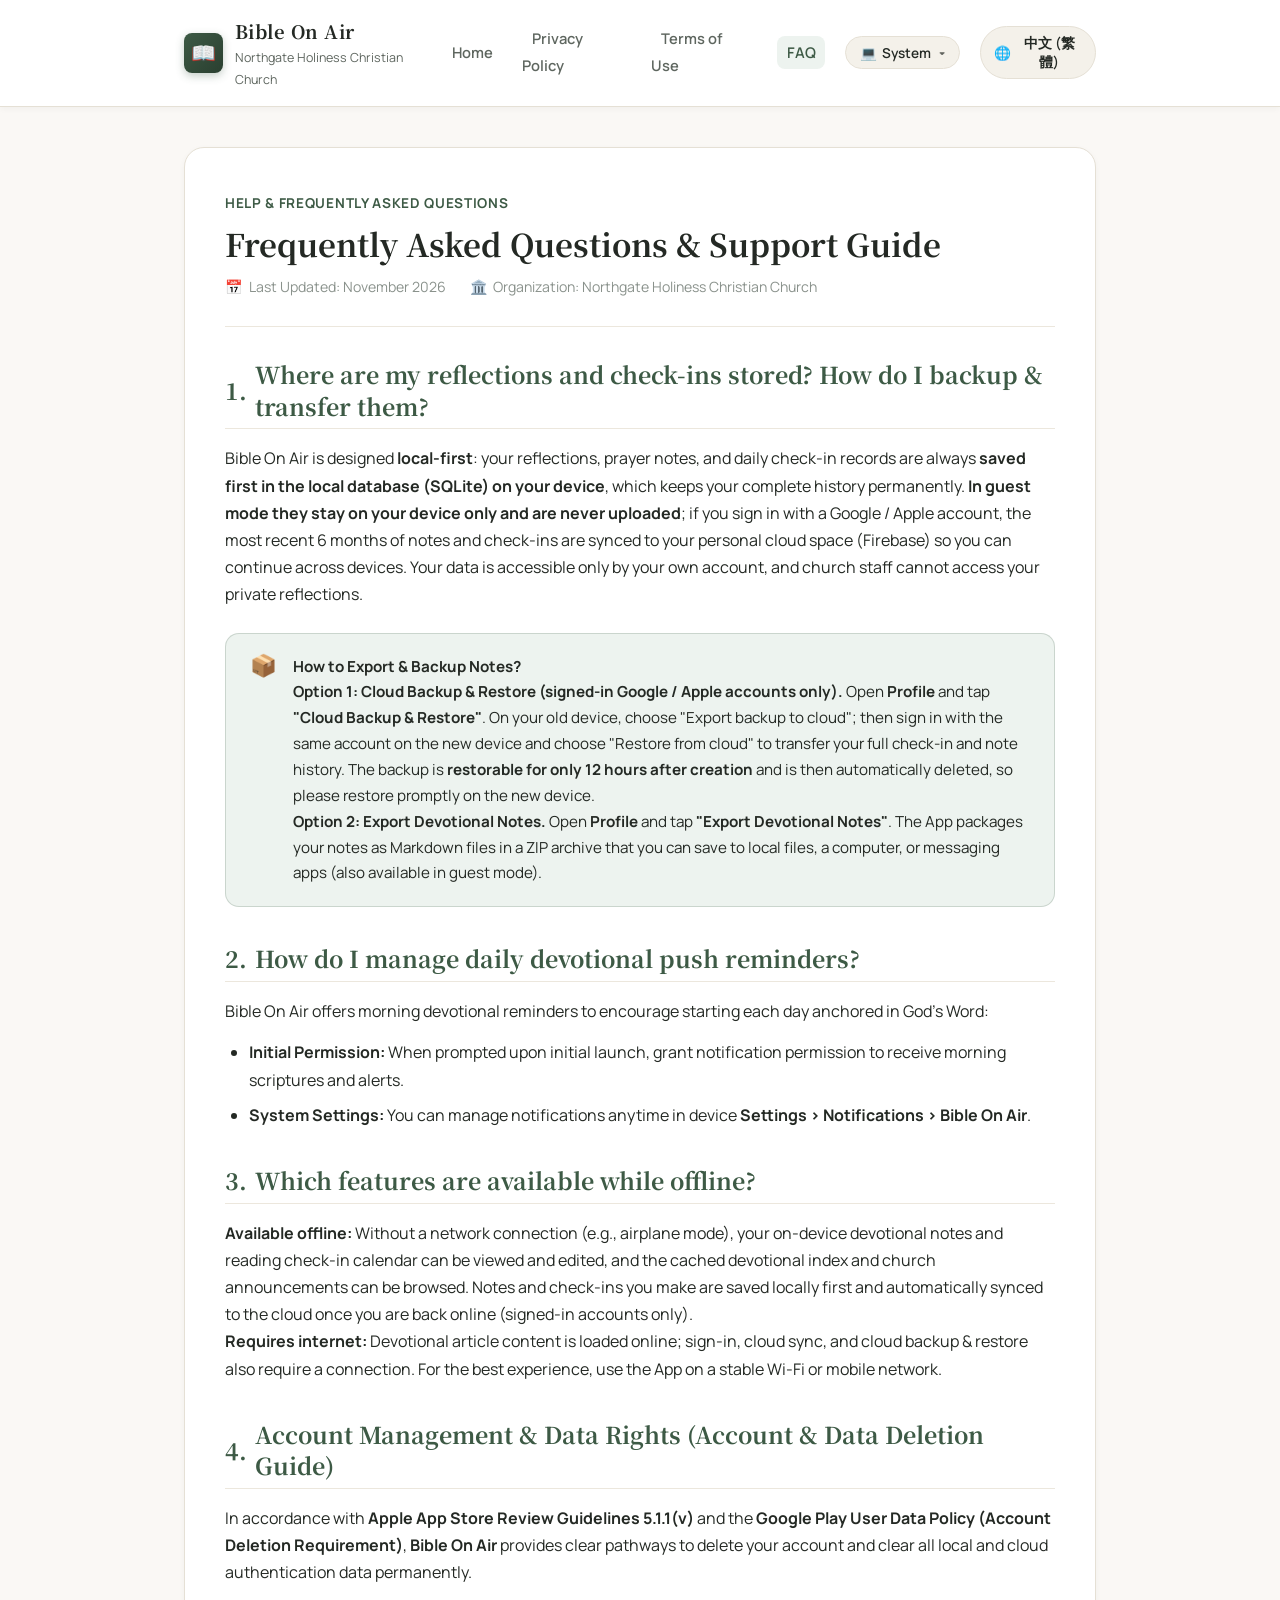
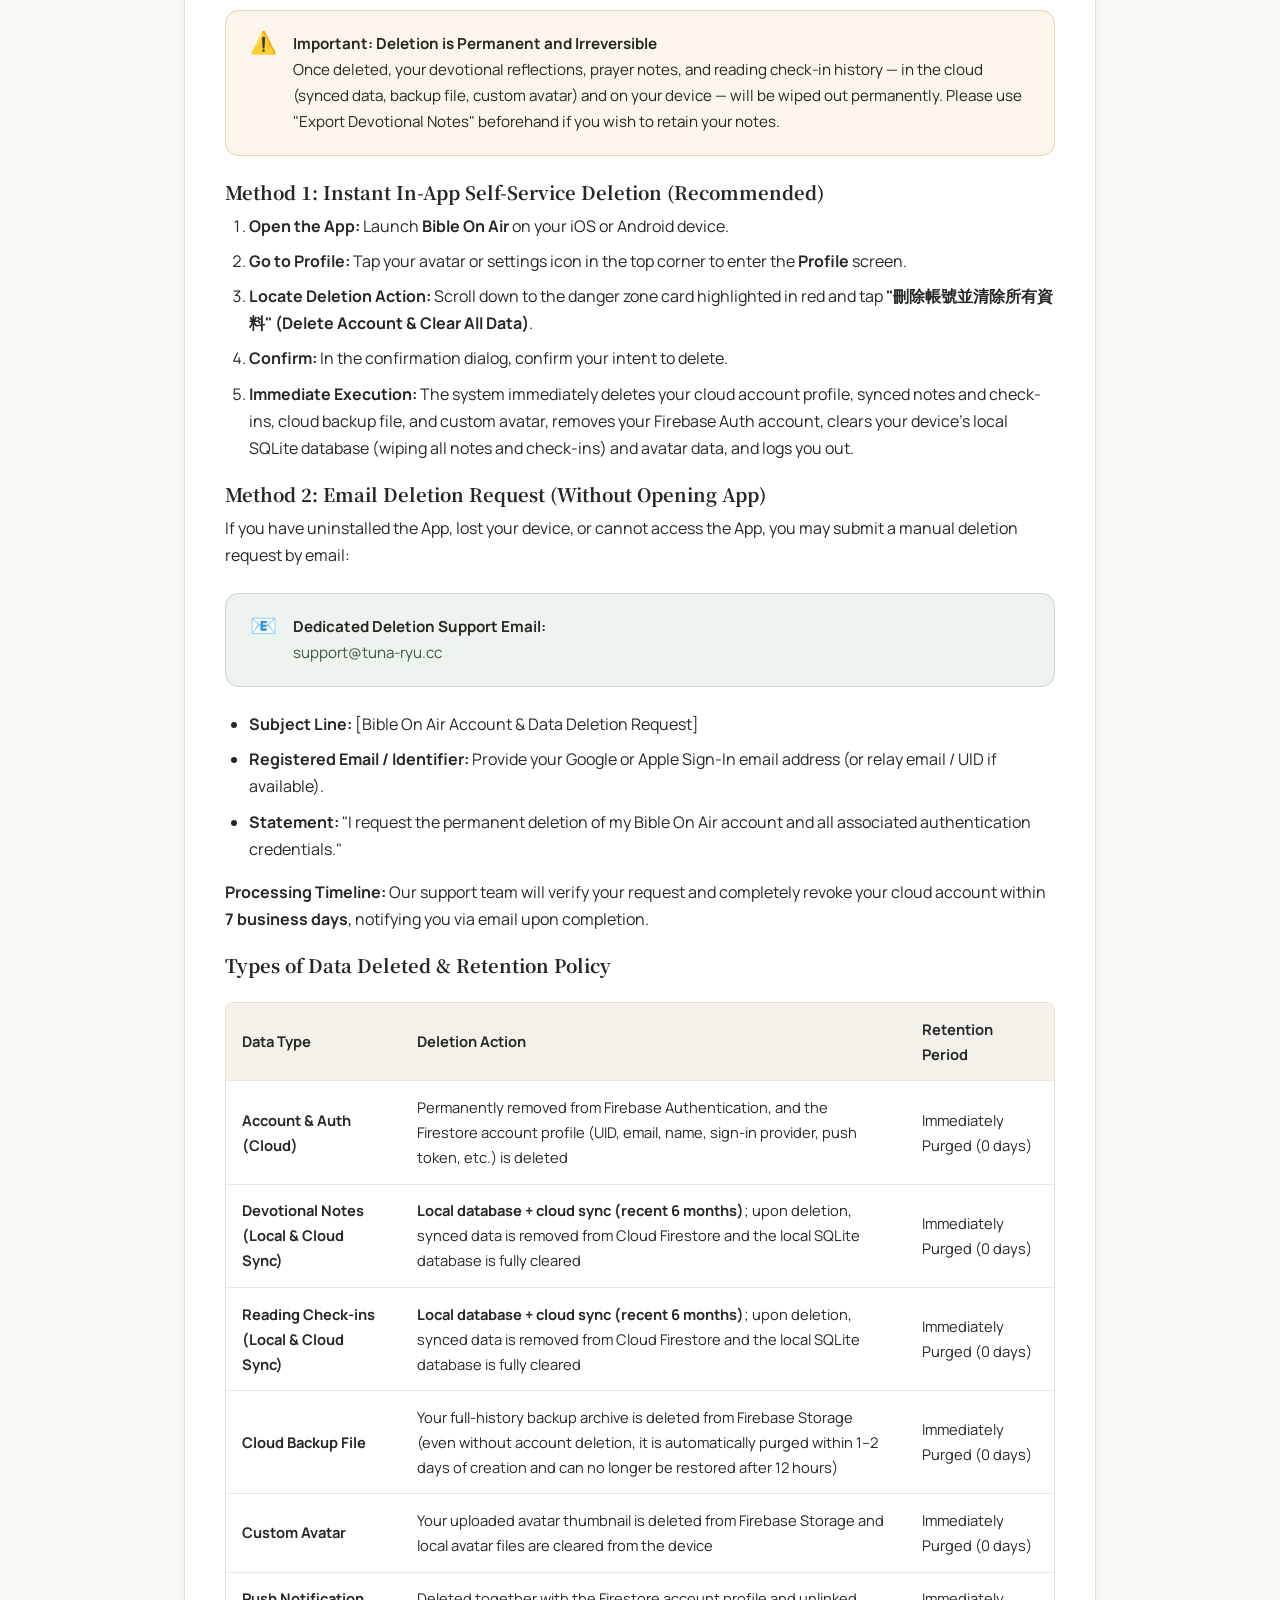
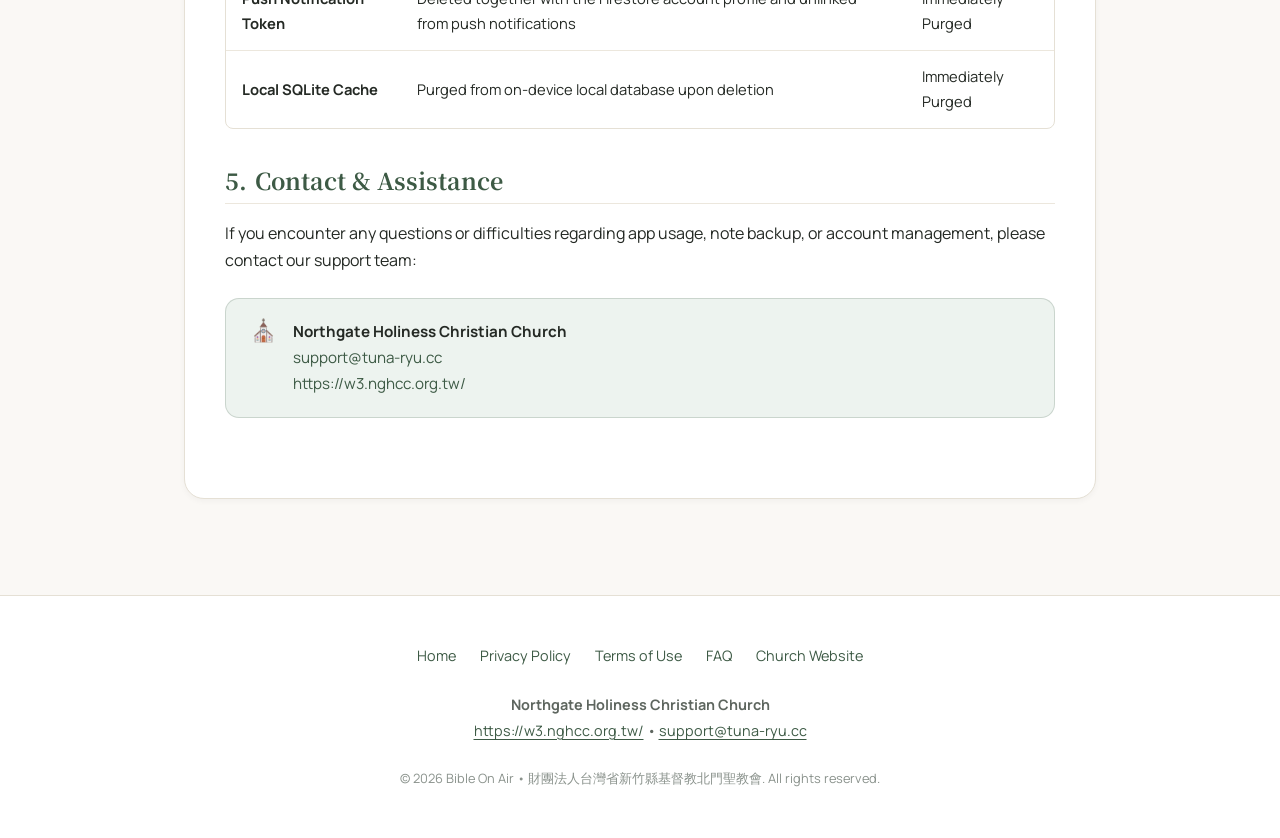
==== commit 97716167: "docs(legal): 修正條款與 FAQ 內容以符合 App 實際功能 - 移除音訊播放/廣播相關未實現功能描述，聚焦靈修文章、經文閱讀與打卡筆記 - 修正 FAQ 離線使用範圍與雲端同步機制說明" ====
--- a/docs/faq.html
+++ b/docs/faq.html
@@ -14,7 +14,7 @@
       document.documentElement.setAttribute('data-theme', t);
     })();
   </script>
-  <link rel="stylesheet" href="style.css?v=2611070923">
+  <link rel="stylesheet" href="style.css?v=2611070940">
 </head>
 <body>
 
@@ -190,17 +190,17 @@
       <section class="doc-section">
         <h2>
           <span>3.</span>
-          <span class="lang-zh">離線狀態下是否可以閱讀聖經或收聽靈修音訊？</span>
-          <span class="lang-en">Can I read scriptures or listen to audio while offline?</span>
+          <span class="lang-zh">離線狀態下可以使用哪些功能？</span>
+          <span class="lang-en">Which features are available while offline?</span>
         </h2>
         <p>
           <span class="lang-zh">
-            <strong>聖經經文與本機筆記：</strong>在無網路連線的環境下（如飛航模式、地下室），您已下載快取的今日經文進度與歷次本機靈修筆記均可正常瀏覽與書寫。<br>
-            <strong>靈修廣播與語音導讀：</strong>串流廣播音訊需仰賴網路連線進行即時載入，建議在 Wi-Fi 或行動網路穩定的環境下收聽以獲得最佳流暢體驗。
-          </span>
-          <span class="lang-en">
-            <strong>Scripture &amp; Personal Notes:</strong> Cached daily reading plans and previous personal notes can be read and written offline without an active network connection.<br>
-            <strong>Devotional Audio Streaming:</strong> Audio streaming requires an active internet connection (Wi-Fi or mobile data) for smooth playback.
+            <strong>離線可用：</strong>在無網路連線的環境下（如飛航模式、地下室），您手機本機的靈修心得筆記與讀經打卡月曆可正常瀏覽與書寫，已快取的靈修目錄與教會公告亦可瀏覽。寫下的筆記與打卡會先存於本機，待恢復連線後再自動同步至雲端（限已登入正式帳號）。<br>
+            <strong>需要連網：</strong>靈修文章內文需連線載入；登入、雲端同步、雲端備份與還原亦需網路連線。建議在 Wi-Fi 或行動網路穩定的環境下使用以獲得最佳體驗。
+          </span>
+          <span class="lang-en">
+            <strong>Available offline:</strong> Without a network connection (e.g., airplane mode), your on-device devotional notes and reading check-in calendar can be viewed and edited, and the cached devotional index and church announcements can be browsed. Notes and check-ins you make are saved locally first and automatically synced to the cloud once you are back online (signed-in accounts only).<br>
+            <strong>Requires internet:</strong> Devotional article content is loaded online; sign-in, cloud sync, and cloud backup &amp; restore also require a connection. For the best experience, use the App on a stable Wi-Fi or mobile network.
           </span>
         </p>
       </section>
@@ -453,6 +453,6 @@
     </div>
   </footer>
 
-  <script src="script.js?v=2611070923"></script>
+  <script src="script.js?v=2611070940"></script>
 </body>
 </html>
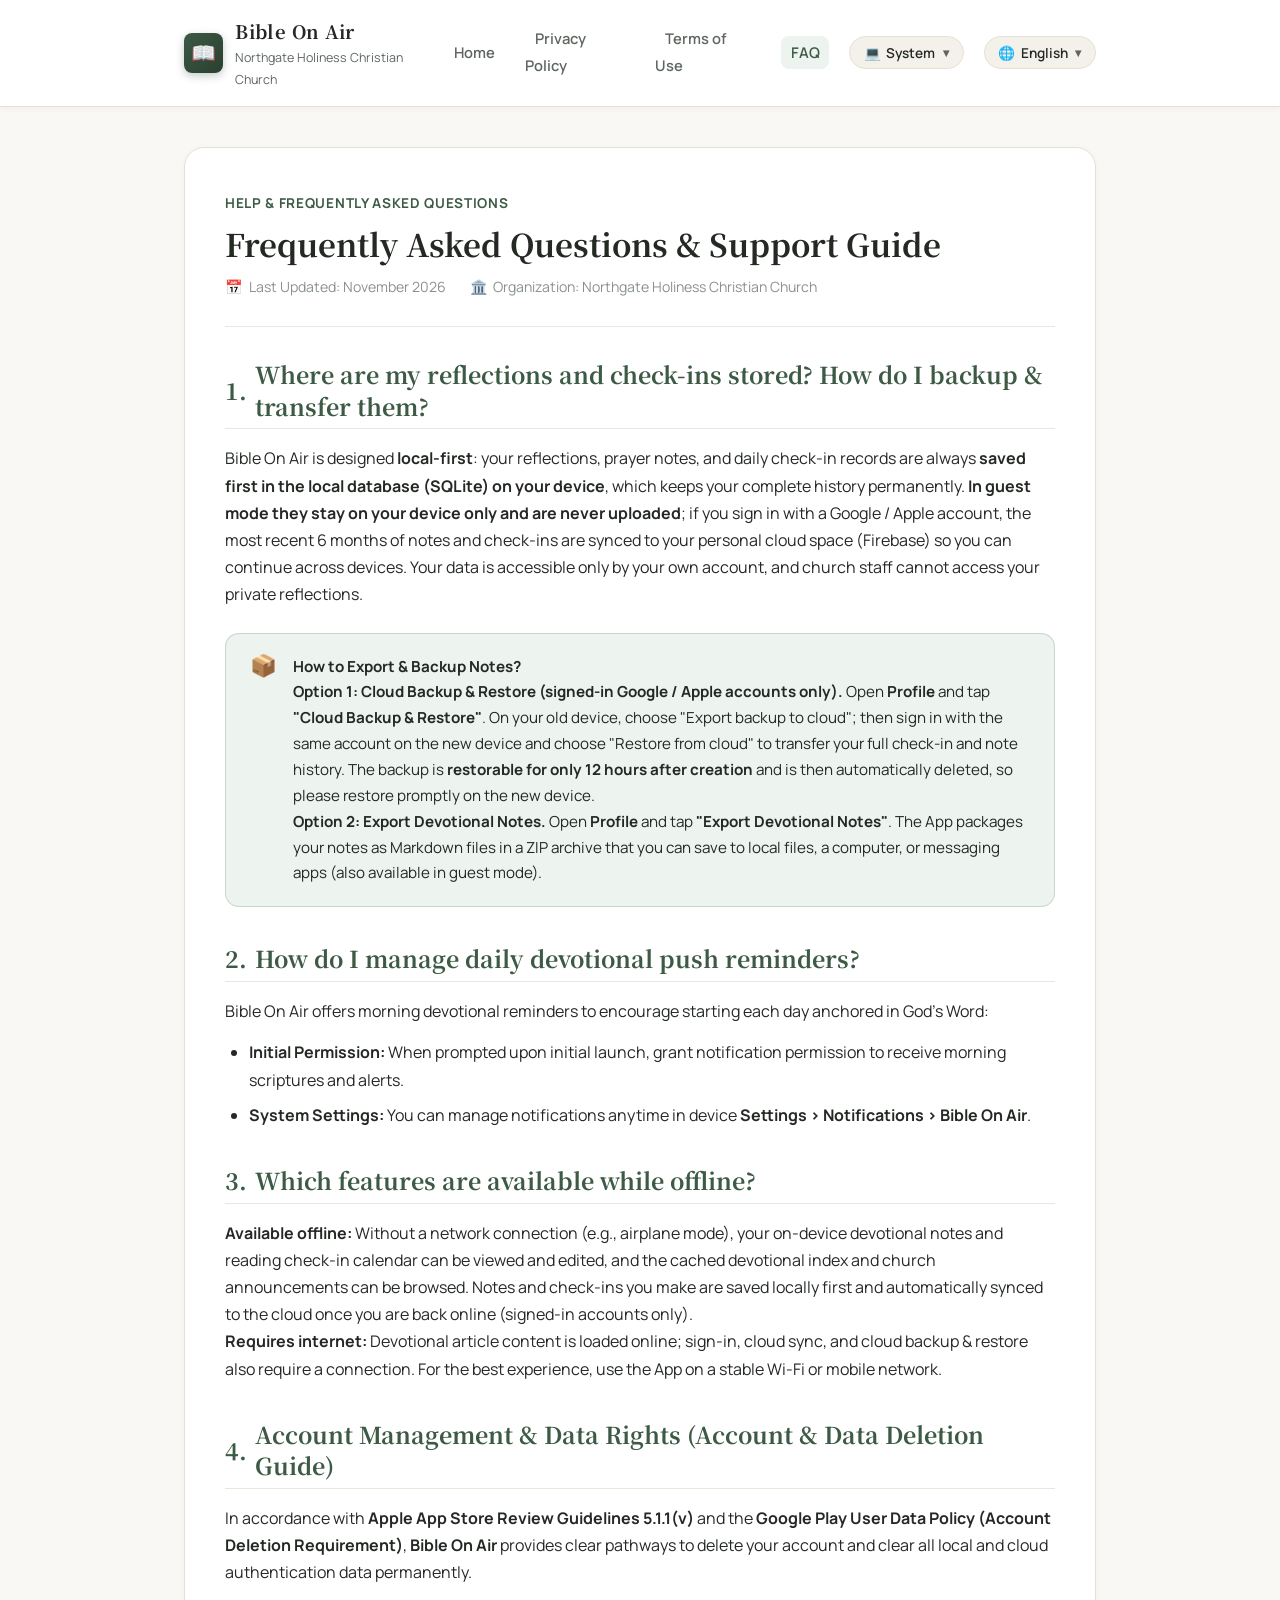
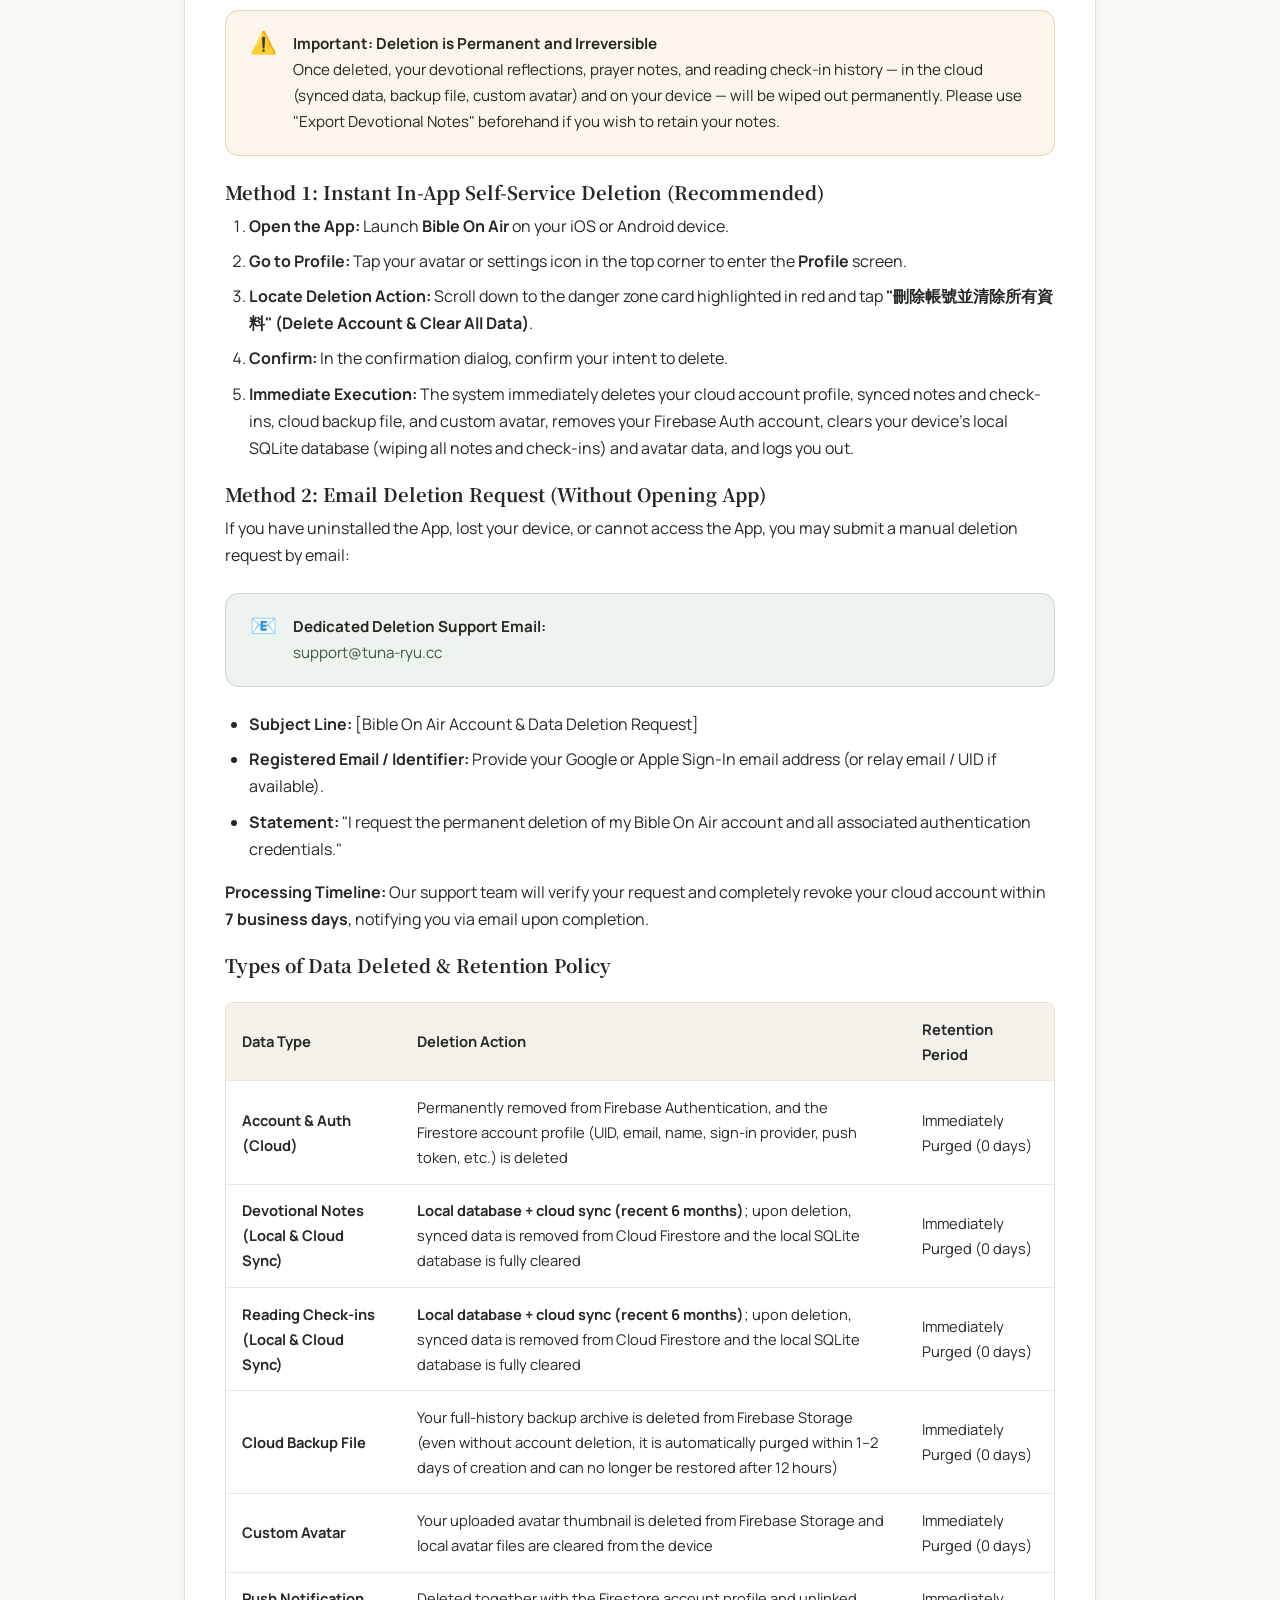
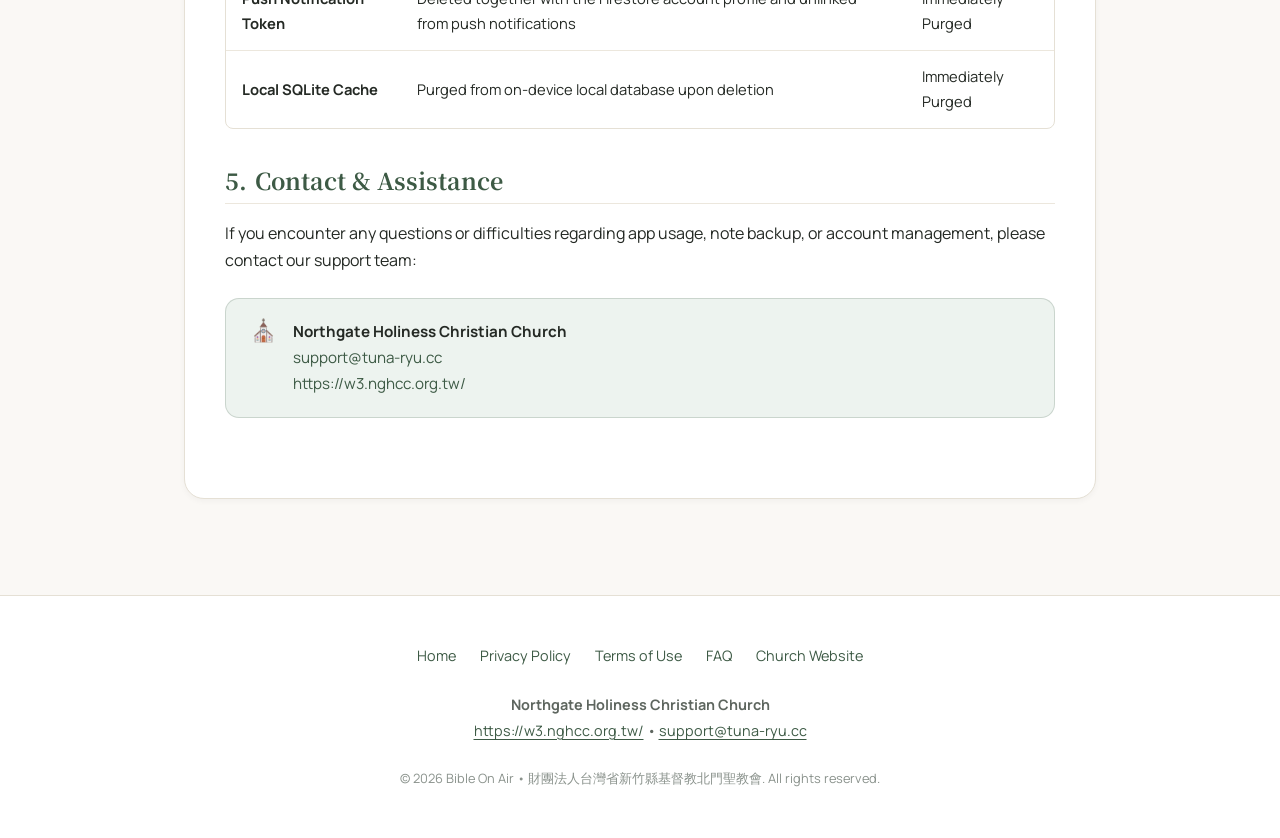
==== commit 2cf19aac: "feat(nav): 調整語系按鈕反應當前語言，並將頁首導航列封裝為 Web Component - 語系指示優化：按鈕顯示當前語系（繁體中文 / English），點擊展開下拉選單切換，與主題選單互" ====
--- a/docs/faq.html
+++ b/docs/faq.html
@@ -8,105 +8,13 @@
   <link rel="preconnect" href="https://fonts.googleapis.com">
   <link rel="preconnect" href="https://fonts.gstatic.com" crossorigin>
   <link href="https://fonts.googleapis.com/css2?family=Manrope:wght@400;500;600;700&family=Noto+Serif+TC:wght@500;600;700;900&display=swap" rel="stylesheet">
-  <script>
-    (function() {
-      var t = localStorage.getItem('boa_preferred_theme') || 'system';
-      document.documentElement.setAttribute('data-theme', t);
-    })();
-  </script>
-  <link rel="stylesheet" href="style.css?v=2611070940">
+  <script src="script.js?v=2611071409"></script>
+  <link rel="stylesheet" href="style.css?v=2611071409">
 </head>
 <body>
 
-  <!-- Site Header -->
-  <header class="site-header">
-    <div class="header-container">
-      <a href="index.html" class="brand-wrapper">
-        <div class="brand-logo-icon">📖</div>
-        <div class="brand-meta">
-          <span class="brand-name">Bible On Air</span>
-          <span class="brand-sub">
-            <span class="lang-zh">新竹北門聖教會</span>
-            <span class="lang-en">Northgate Holiness Christian Church</span>
-          </span>
-        </div>
-      </a>
-
-      <nav>
-        <ul class="nav-links">
-          <li>
-            <a href="index.html" class="nav-link">
-              <span class="lang-zh">首頁</span>
-              <span class="lang-en">Home</span>
-            </a>
-          </li>
-          <li>
-            <a href="privacy.html" class="nav-link">
-              <span class="lang-zh">隱私權政策</span>
-              <span class="lang-en">Privacy Policy</span>
-            </a>
-          </li>
-          <li>
-            <a href="terms.html" class="nav-link">
-              <span class="lang-zh">服務條款</span>
-              <span class="lang-en">Terms of Use</span>
-            </a>
-          </li>
-          <li>
-            <a href="faq.html" class="nav-link active">
-              <span class="lang-zh">常見問題</span>
-              <span class="lang-en">FAQ</span>
-            </a>
-          </li>
-          <li class="theme-dropdown-container">
-            <button type="button" class="theme-switch-btn" aria-haspopup="true" aria-expanded="false" title="外觀：跟隨系統 (點擊展開選單)">
-              <span class="theme-icon">💻</span>
-              <span class="theme-label-zh lang-zh">系統</span>
-              <span class="theme-label-en lang-en">System</span>
-              <span class="dropdown-arrow">▾</span>
-            </button>
-            <div class="theme-dropdown-menu" role="menu">
-              <button type="button" class="theme-menu-item active" data-theme-value="system" role="menuitem">
-                <span class="theme-menu-item-left">
-                  <span class="menu-icon">💻</span>
-                  <span class="menu-label">
-                    <span class="lang-zh">跟隨系統</span>
-                    <span class="lang-en">System Default</span>
-                  </span>
-                </span>
-                <span class="menu-check">✓</span>
-              </button>
-              <button type="button" class="theme-menu-item" data-theme-value="light" role="menuitem">
-                <span class="theme-menu-item-left">
-                  <span class="menu-icon">☀️</span>
-                  <span class="menu-label">
-                    <span class="lang-zh">淺色模式</span>
-                    <span class="lang-en">Light Mode</span>
-                  </span>
-                </span>
-                <span class="menu-check">✓</span>
-              </button>
-              <button type="button" class="theme-menu-item" data-theme-value="dark" role="menuitem">
-                <span class="theme-menu-item-left">
-                  <span class="menu-icon">🌙</span>
-                  <span class="menu-label">
-                    <span class="lang-zh">深色模式</span>
-                    <span class="lang-en">Dark Mode</span>
-                  </span>
-                </span>
-                <span class="menu-check">✓</span>
-              </button>
-            </div>
-          </li>
-          <li>
-            <button type="button" class="lang-switch-btn" aria-label="Toggle language">
-              🌐 <span class="lang-label">EN / English</span>
-            </button>
-          </li>
-        </ul>
-      </nav>
-    </div>
-  </header>
+  <!-- Site Header Component -->
+  <site-header></site-header>
 
   <!-- Main Container -->
   <main class="main-wrapper">
@@ -452,7 +360,5 @@
       </div>
     </div>
   </footer>
-
-  <script src="script.js?v=2611070940"></script>
 </body>
 </html>
--- a/docs/style.css
+++ b/docs/style.css
@@ -135,6 +135,10 @@
 }
 
 /* ==================== Header & Navigation ==================== */
+site-header {
+  display: contents;
+}
+
 .site-header {
   background: var(--bg-card);
   border-bottom: 1px solid var(--border-color);
@@ -238,8 +242,9 @@
   border-color: var(--color-primary);
 }
 
-/* ==================== Theme Dropdown Menu ==================== */
-.theme-dropdown-container {
+/* ==================== Theme & Language Dropdown Menu ==================== */
+.theme-dropdown-container,
+.lang-dropdown-container {
   position: relative;
   display: inline-flex;
 }
@@ -252,15 +257,17 @@
   display: inline-block;
 }
 
-.theme-dropdown-container.open .dropdown-arrow {
+.theme-dropdown-container.open .dropdown-arrow,
+.lang-dropdown-container.open .dropdown-arrow {
   transform: rotate(180deg);
 }
 
-.theme-dropdown-menu {
+.theme-dropdown-menu,
+.lang-dropdown-menu {
   position: absolute;
   top: calc(100% + 8px);
   right: 0;
-  min-width: 175px;
+  min-width: 160px;
   background: var(--bg-card);
   border: 1px solid var(--border-color);
   border-radius: var(--radius-md);
@@ -285,11 +292,13 @@
   }
 }
 
-.theme-dropdown-container.open .theme-dropdown-menu {
-  display: flex;
-}
-
-.theme-menu-item {
+.theme-dropdown-container.open .theme-dropdown-menu,
+.lang-dropdown-container.open .lang-dropdown-menu {
+  display: flex;
+}
+
+.theme-menu-item,
+.lang-menu-item {
   display: flex;
   align-items: center;
   justify-content: space-between;
@@ -308,31 +317,36 @@
   transition: all 0.15s ease;
 }
 
-.theme-menu-item:hover {
+.theme-menu-item:hover,
+.lang-menu-item:hover {
   background: var(--bg-card-subtle);
   color: var(--color-primary);
 }
 
-.theme-menu-item.active {
+.theme-menu-item.active,
+.lang-menu-item.active {
   font-weight: 700;
   color: var(--color-primary);
   background: var(--color-primary-subtle);
 }
 
-.theme-menu-item-left {
+.theme-menu-item-left,
+.lang-menu-item-left {
   display: inline-flex;
   align-items: center;
   gap: 8px;
 }
 
-.theme-menu-item .menu-check {
+.theme-menu-item .menu-check,
+.lang-menu-item .menu-check {
   font-size: 0.85rem;
   color: var(--color-primary);
   font-weight: 700;
   opacity: 0;
 }
 
-.theme-menu-item.active .menu-check {
+.theme-menu-item.active .menu-check,
+.lang-menu-item.active .menu-check {
   opacity: 1;
 }
 
